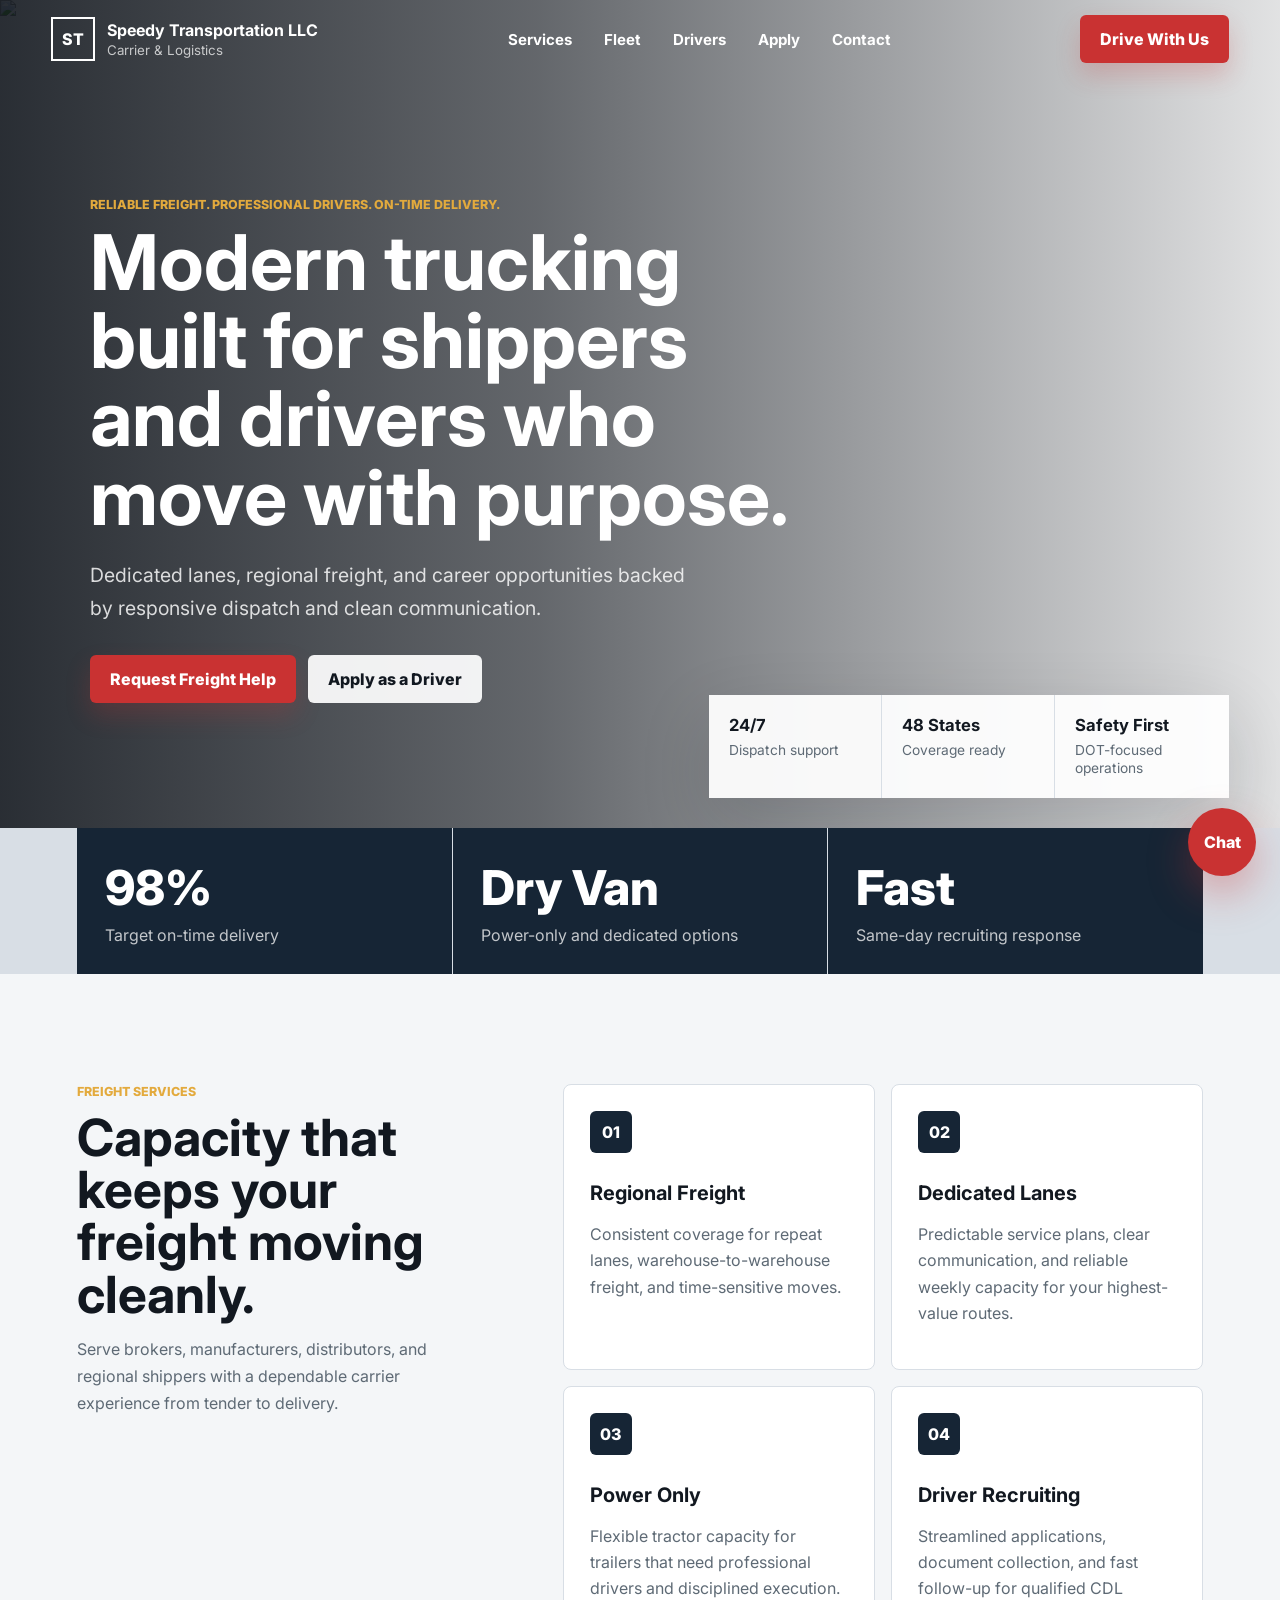
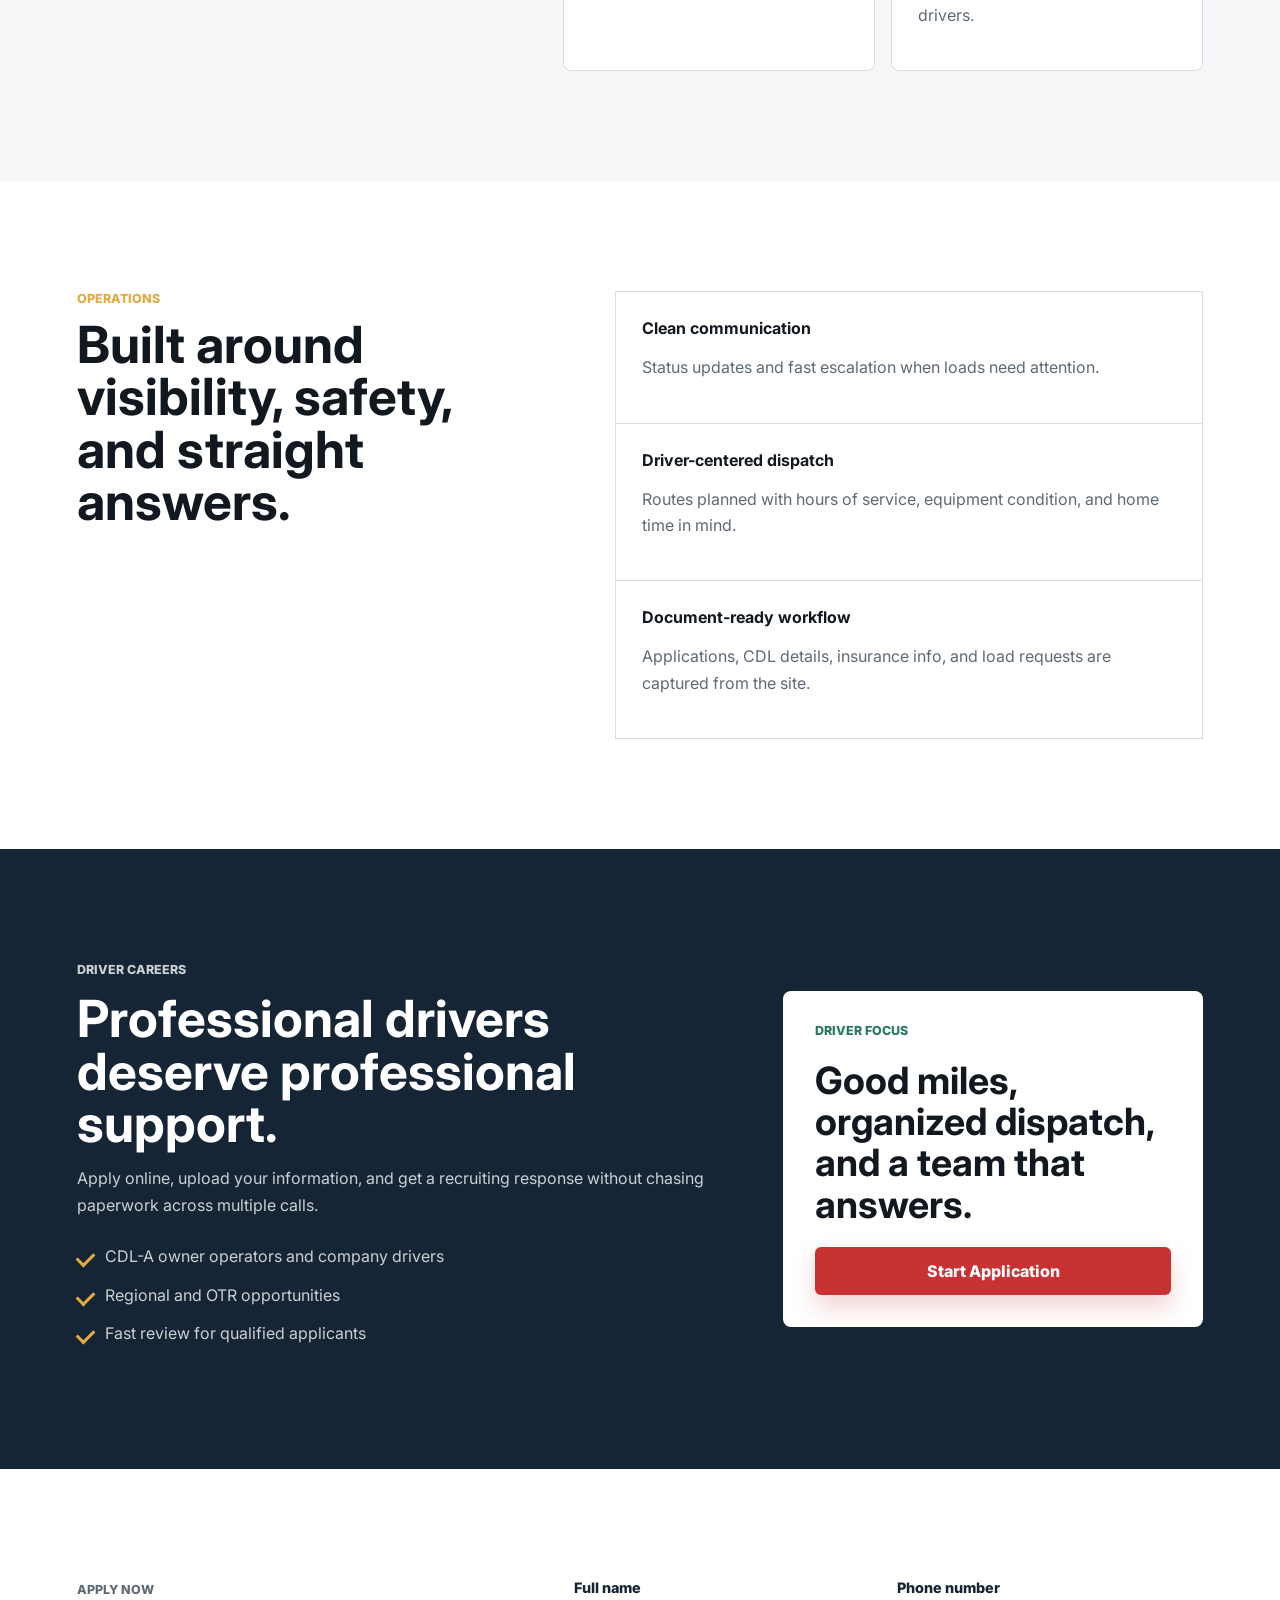
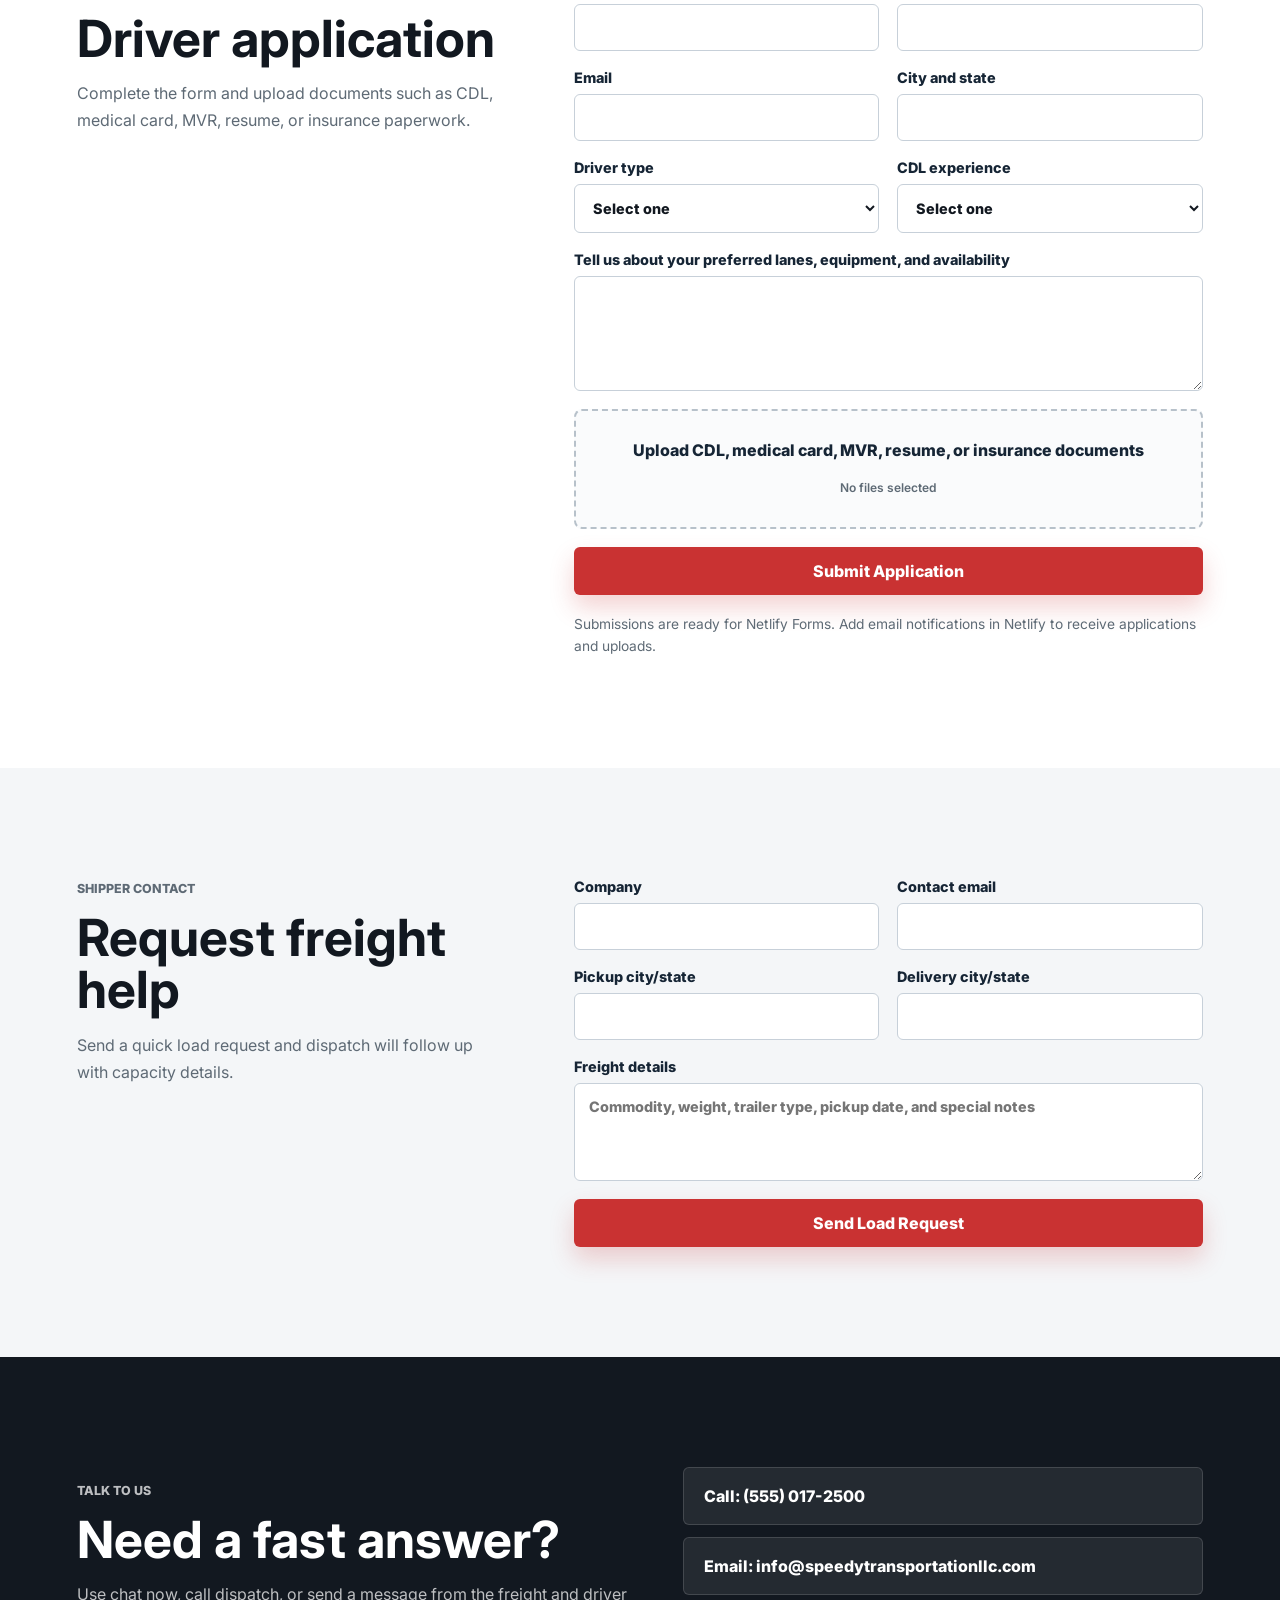
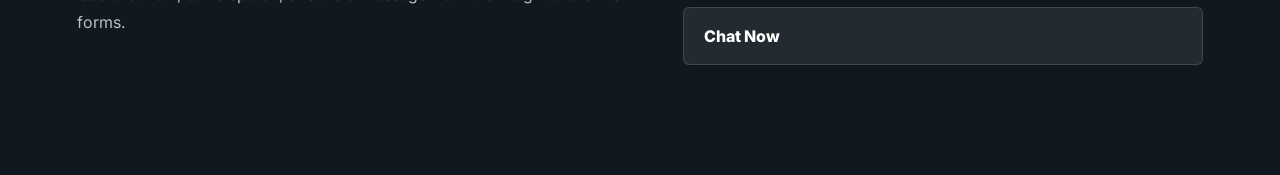
==== index.html @ 471b9eb7 "Add Speedy Transportation website homepage" ====
<!doctype html>
<html lang="en">
  <head>
    <meta charset="utf-8">
    <meta name="viewport" content="width=device-width, initial-scale=1">
    <title>Speedy Transportation LLC | Trucking & Driver Careers</title>
    <meta name="description" content="Professional trucking, freight hauling, dedicated lanes, and driver career applications.">
    <link rel="preconnect" href="https://fonts.googleapis.com">
    <link rel="preconnect" href="https://fonts.gstatic.com" crossorigin>
    <link href="https://fonts.googleapis.com/css2?family=Inter:wght@400;500;600;700;800&display=swap" rel="stylesheet">
    <link rel="stylesheet" href="styles.css">
  </head>
  <body>
    <header class="site-header" data-header>
      <a class="brand" href="#home" aria-label="Speedy Transportation LLC home">
        <span class="brand-mark">ST</span>
        <span>
          <strong>Speedy Transportation LLC</strong>
          <small>Carrier & Logistics</small>
        </span>
      </a>
      <button class="nav-toggle" type="button" data-nav-toggle aria-expanded="false" aria-controls="site-nav">
        <span></span>
        <span></span>
        <span></span>
      </button>
      <nav class="site-nav" id="site-nav" data-nav>
        <a href="#services">Services</a>
        <a href="#fleet">Fleet</a>
        <a href="#drivers">Drivers</a>
        <a href="#apply">Apply</a>
        <a href="#contact">Contact</a>
      </nav>
      <a class="header-action" href="#apply">Drive With Us</a>
    </header>

    <main>
      <section class="hero" id="home">
        <img class="hero-image" src="https://images.unsplash.com/photo-1601584115197-04ecc0da31d7?auto=format&fit=crop&w=2200&q=85" alt="Modern semi truck hauling freight on a highway">
        <div class="hero-overlay"></div>
        <div class="hero-content">
          <p class="eyebrow">Reliable freight. Professional drivers. On-time delivery.</p>
          <h1>Modern trucking built for shippers and drivers who move with purpose.</h1>
          <p class="hero-copy">Dedicated lanes, regional freight, and career opportunities backed by responsive dispatch and clean communication.</p>
          <div class="hero-actions">
            <a class="btn primary" href="#quote">Request Freight Help</a>
            <a class="btn secondary" href="#apply">Apply as a Driver</a>
          </div>
        </div>
        <div class="hero-panel" aria-label="Company highlights">
          <div>
            <strong>24/7</strong>
            <span>Dispatch support</span>
          </div>
          <div>
            <strong>48 States</strong>
            <span>Coverage ready</span>
          </div>
          <div>
            <strong>Safety First</strong>
            <span>DOT-focused operations</span>
          </div>
        </div>
      </section>

      <section class="section trust-band" aria-label="Operating standards">
        <div class="metric">
          <span>98%</span>
          <p>Target on-time delivery</p>
        </div>
        <div class="metric">
          <span>Dry Van</span>
          <p>Power-only and dedicated options</p>
        </div>
        <div class="metric">
          <span>Fast</span>
          <p>Same-day recruiting response</p>
        </div>
      </section>

      <section class="section split" id="services">
        <div class="section-copy">
          <p class="eyebrow">Freight services</p>
          <h2>Capacity that keeps your freight moving cleanly.</h2>
          <p>Serve brokers, manufacturers, distributors, and regional shippers with a dependable carrier experience from tender to delivery.</p>
        </div>
        <div class="service-grid">
          <article class="service-card">
            <span class="card-icon">01</span>
            <h3>Regional Freight</h3>
            <p>Consistent coverage for repeat lanes, warehouse-to-warehouse freight, and time-sensitive moves.</p>
          </article>
          <article class="service-card">
            <span class="card-icon">02</span>
            <h3>Dedicated Lanes</h3>
            <p>Predictable service plans, clear communication, and reliable weekly capacity for your highest-value routes.</p>
          </article>
          <article class="service-card">
            <span class="card-icon">03</span>
            <h3>Power Only</h3>
            <p>Flexible tractor capacity for trailers that need professional drivers and disciplined execution.</p>
          </article>
          <article class="service-card">
            <span class="card-icon">04</span>
            <h3>Driver Recruiting</h3>
            <p>Streamlined applications, document collection, and fast follow-up for qualified CDL drivers.</p>
          </article>
        </div>
      </section>

      <section class="section operations" id="fleet">
        <div>
          <p class="eyebrow">Operations</p>
          <h2>Built around visibility, safety, and straight answers.</h2>
        </div>
        <div class="ops-list">
          <div>
            <strong>Clean communication</strong>
            <p>Status updates and fast escalation when loads need attention.</p>
          </div>
          <div>
            <strong>Driver-centered dispatch</strong>
            <p>Routes planned with hours of service, equipment condition, and home time in mind.</p>
          </div>
          <div>
            <strong>Document-ready workflow</strong>
            <p>Applications, CDL details, insurance info, and load requests are captured from the site.</p>
          </div>
        </div>
      </section>

      <section class="section driver-section" id="drivers">
        <div class="driver-copy">
          <p class="eyebrow">Driver careers</p>
          <h2>Professional drivers deserve professional support.</h2>
          <p>Apply online, upload your information, and get a recruiting response without chasing paperwork across multiple calls.</p>
          <ul class="check-list">
            <li>CDL-A owner operators and company drivers</li>
            <li>Regional and OTR opportunities</li>
            <li>Fast review for qualified applicants</li>
          </ul>
        </div>
        <div class="pay-card">
          <span>Driver Focus</span>
          <strong>Good miles, organized dispatch, and a team that answers.</strong>
          <a class="btn primary" href="#apply">Start Application</a>
        </div>
      </section>

      <section class="section form-section" id="apply">
        <div class="form-intro">
          <p class="eyebrow">Apply now</p>
          <h2>Driver application</h2>
          <p>Complete the form and upload documents such as CDL, medical card, MVR, resume, or insurance paperwork.</p>
        </div>
        <form class="smart-form" id="driverForm" name="driver-application" method="POST" action="thank-you.html" data-netlify="true" data-netlify-honeypot="bot-field" enctype="multipart/form-data">
          <input type="hidden" name="form-name" value="driver-application">
          <p class="hidden-field">
            <label>Do not fill this out <input name="bot-field"></label>
          </p>
          <div class="form-grid">
            <label>
              Full name
              <input name="fullName" type="text" autocomplete="name" required>
            </label>
            <label>
              Phone number
              <input name="phone" type="tel" autocomplete="tel" required>
            </label>
            <label>
              Email
              <input name="email" type="email" autocomplete="email" required>
            </label>
            <label>
              City and state
              <input name="location" type="text" autocomplete="address-level2" required>
            </label>
            <label>
              Driver type
              <select name="driverType" required>
                <option value="">Select one</option>
                <option>Company driver</option>
                <option>Owner operator</option>
                <option>Lease purchase</option>
                <option>Team driver</option>
              </select>
            </label>
            <label>
              CDL experience
              <select name="experience" required>
                <option value="">Select one</option>
                <option>Less than 6 months</option>
                <option>6-12 months</option>
                <option>1-2 years</option>
                <option>3+ years</option>
              </select>
            </label>
          </div>
          <label>
            Tell us about your preferred lanes, equipment, and availability
            <textarea name="message" rows="5" required></textarea>
          </label>
          <label class="upload-box" for="driverFiles">
            <input id="driverFiles" name="driverFiles" type="file" multiple accept=".pdf,.doc,.docx,.jpg,.jpeg,.png">
            <span>Upload CDL, medical card, MVR, resume, or insurance documents</span>
            <small data-file-list>No files selected</small>
          </label>
          <button class="btn primary wide" type="submit">Submit Application</button>
          <p class="form-note">Submissions are ready for Netlify Forms. Add email notifications in Netlify to receive applications and uploads.</p>
        </form>
      </section>

      <section class="section form-section compact" id="quote">
        <div class="form-intro">
          <p class="eyebrow">Shipper contact</p>
          <h2>Request freight help</h2>
          <p>Send a quick load request and dispatch will follow up with capacity details.</p>
        </div>
        <form class="smart-form" id="quoteForm" name="freight-request" method="POST" action="thank-you.html" data-netlify="true" data-netlify-honeypot="bot-field">
          <input type="hidden" name="form-name" value="freight-request">
          <p class="hidden-field">
            <label>Do not fill this out <input name="bot-field"></label>
          </p>
          <div class="form-grid">
            <label>
              Company
              <input name="company" type="text" required>
            </label>
            <label>
              Contact email
              <input name="email" type="email" required>
            </label>
            <label>
              Pickup city/state
              <input name="pickup" type="text" required>
            </label>
            <label>
              Delivery city/state
              <input name="delivery" type="text" required>
            </label>
          </div>
          <label>
            Freight details
            <textarea name="details" rows="4" placeholder="Commodity, weight, trailer type, pickup date, and special notes" required></textarea>
          </label>
          <button class="btn primary wide" type="submit">Send Load Request</button>
        </form>
      </section>

      <section class="section contact-section" id="contact">
        <div>
          <p class="eyebrow">Talk to us</p>
          <h2>Need a fast answer?</h2>
          <p>Use chat now, call dispatch, or send a message from the freight and driver forms.</p>
        </div>
        <div class="contact-actions">
          <a class="contact-link" href="tel:+15550172500">Call: (555) 017-2500</a>
          <a class="contact-link" data-email-link href="mailto:info@speedytransportationllc.com">Email: info@speedytransportationllc.com</a>
          <button class="contact-link button-link" type="button" data-chat-open>Chat Now</button>
        </div>
      </section>
    </main>

    <button class="chat-fab" type="button" data-chat-open aria-label="Open chat">Chat</button>
    <aside class="chat-panel" data-chat-panel aria-hidden="true">
      <div class="chat-header">
        <div>
          <strong>Chat now</strong>
          <span>Usually replies by email</span>
        </div>
        <button type="button" data-chat-close aria-label="Close chat">x</button>
      </div>
      <div class="chat-body">
        <p class="bot-message">Hi, send your question and dispatch or recruiting will follow up by email.</p>
        <form id="chatForm" name="chat-message" method="POST" action="thank-you.html" data-netlify="true" data-netlify-honeypot="bot-field">
          <input type="hidden" name="form-name" value="chat-message">
          <p class="hidden-field">
            <label>Do not fill this out <input name="bot-field"></label>
          </p>
          <label>
            Name
            <input name="name" type="text" required>
          </label>
          <label>
            Email or phone
            <input name="contact" type="text" required>
          </label>
          <label>
            Message
            <textarea name="message" rows="4" required></textarea>
          </label>
          <button class="btn primary wide" type="submit">Send Chat Message</button>
        </form>
      </div>
    </aside>

    <div class="toast" data-toast role="status" aria-live="polite"></div>
    <script src="script.js"></script>
  </body>
</html>
---- styles.css ----
:root {
  --ink: #121820;
  --muted: #5e6a75;
  --line: #d8dee5;
  --paper: #ffffff;
  --soft: #f4f6f8;
  --navy: #162535;
  --red: #c93232;
  --gold: #e3aa3d;
  --green: #277b5b;
  --shadow: 0 24px 70px rgba(18, 24, 32, 0.16);
}

* {
  box-sizing: border-box;
}

html {
  scroll-behavior: smooth;
}

body {
  margin: 0;
  font-family: Inter, system-ui, -apple-system, BlinkMacSystemFont, "Segoe UI", sans-serif;
  color: var(--ink);
  background: var(--paper);
}

img {
  max-width: 100%;
  display: block;
}

a {
  color: inherit;
  text-decoration: none;
}

button,
input,
select,
textarea {
  font: inherit;
}

.site-header {
  position: fixed;
  inset: 0 0 auto 0;
  z-index: 50;
  min-height: 78px;
  display: grid;
  grid-template-columns: auto 1fr auto;
  align-items: center;
  gap: 28px;
  padding: 14px clamp(18px, 4vw, 56px);
  color: #fff;
  transition: background 180ms ease, box-shadow 180ms ease, color 180ms ease;
}

.site-header.is-scrolled,
.site-header.is-open {
  background: rgba(255, 255, 255, 0.96);
  color: var(--ink);
  box-shadow: 0 10px 34px rgba(18, 24, 32, 0.12);
  backdrop-filter: blur(16px);
}

.brand {
  display: inline-flex;
  align-items: center;
  gap: 12px;
  min-width: max-content;
}

.brand-mark {
  width: 44px;
  height: 44px;
  display: grid;
  place-items: center;
  border: 2px solid currentColor;
  font-weight: 800;
  letter-spacing: 0;
}

.brand strong,
.brand small {
  display: block;
}

.brand small {
  color: currentColor;
  opacity: 0.72;
  margin-top: 2px;
}

.site-nav {
  justify-self: center;
  display: flex;
  align-items: center;
  gap: 8px;
}

.site-nav a {
  padding: 10px 12px;
  border-radius: 6px;
  font-size: 0.94rem;
  font-weight: 700;
}

.site-nav a:hover {
  background: rgba(255, 255, 255, 0.14);
}

.site-header.is-scrolled .site-nav a:hover,
.site-header.is-open .site-nav a:hover {
  background: var(--soft);
}

.header-action,
.btn {
  display: inline-flex;
  align-items: center;
  justify-content: center;
  min-height: 48px;
  padding: 0 20px;
  border: 0;
  border-radius: 6px;
  font-weight: 800;
  cursor: pointer;
  white-space: nowrap;
}

.header-action,
.btn.primary {
  background: var(--red);
  color: #fff;
  box-shadow: 0 12px 24px rgba(201, 50, 50, 0.22);
}

.btn.secondary {
  background: rgba(255, 255, 255, 0.92);
  color: var(--ink);
}

.btn.wide {
  width: 100%;
}

.nav-toggle {
  display: none;
  width: 44px;
  height: 44px;
  border: 1px solid currentColor;
  border-radius: 6px;
  background: transparent;
  color: inherit;
}

.nav-toggle span {
  display: block;
  width: 20px;
  height: 2px;
  margin: 5px auto;
  background: currentColor;
}

.hero {
  position: relative;
  min-height: 92vh;
  display: flex;
  align-items: center;
  overflow: hidden;
  color: #fff;
}

.hero-image,
.hero-overlay {
  position: absolute;
  inset: 0;
  width: 100%;
  height: 100%;
}

.hero-image {
  object-fit: cover;
}

.hero-overlay {
  background: linear-gradient(90deg, rgba(12, 17, 24, 0.88) 0%, rgba(12, 17, 24, 0.64) 42%, rgba(12, 17, 24, 0.12) 100%);
}

.hero-content {
  position: relative;
  z-index: 2;
  width: min(760px, calc(100% - 36px));
  margin-left: clamp(18px, 7vw, 96px);
  padding-top: 72px;
}

.eyebrow {
  margin: 0 0 12px;
  color: var(--gold);
  font-size: 0.78rem;
  font-weight: 800;
  text-transform: uppercase;
  letter-spacing: 0;
}

.hero h1,
.section h2 {
  margin: 0;
  line-height: 1.02;
  letter-spacing: 0;
}

.hero h1 {
  max-width: 720px;
  font-size: clamp(2.65rem, 6vw, 5.9rem);
}

.hero-copy {
  max-width: 620px;
  margin: 22px 0 0;
  color: rgba(255, 255, 255, 0.82);
  font-size: clamp(1rem, 2vw, 1.22rem);
  line-height: 1.7;
}

.hero-actions {
  display: flex;
  flex-wrap: wrap;
  gap: 12px;
  margin-top: 30px;
}

.hero-panel {
  position: absolute;
  z-index: 3;
  right: clamp(18px, 4vw, 58px);
  bottom: 30px;
  width: min(520px, calc(100% - 36px));
  display: grid;
  grid-template-columns: repeat(3, 1fr);
  background: rgba(255, 255, 255, 0.94);
  color: var(--ink);
  box-shadow: var(--shadow);
}

.hero-panel div {
  padding: 20px;
  border-right: 1px solid var(--line);
}

.hero-panel div:last-child {
  border-right: 0;
}

.hero-panel strong,
.hero-panel span {
  display: block;
}

.hero-panel strong {
  font-size: 1.04rem;
}

.hero-panel span {
  margin-top: 6px;
  color: var(--muted);
  font-size: 0.86rem;
  line-height: 1.35;
}

.section {
  padding: clamp(58px, 9vw, 110px) clamp(18px, 6vw, 78px);
}

.trust-band {
  display: grid;
  grid-template-columns: repeat(3, 1fr);
  gap: 1px;
  padding-top: 0;
  padding-bottom: 0;
  background: var(--line);
}

.metric {
  min-height: 146px;
  display: flex;
  flex-direction: column;
  justify-content: center;
  padding: 28px;
  background: var(--navy);
  color: #fff;
}

.metric span {
  font-size: clamp(1.7rem, 4vw, 3rem);
  font-weight: 800;
}

.metric p {
  margin: 8px 0 0;
  color: rgba(255, 255, 255, 0.74);
}

.split {
  display: grid;
  grid-template-columns: minmax(260px, 0.78fr) 1.22fr;
  gap: clamp(28px, 6vw, 80px);
  align-items: start;
  background: var(--soft);
}

.section-copy h2,
.operations h2,
.driver-copy h2,
.form-intro h2,
.contact-section h2 {
  font-size: clamp(2rem, 4vw, 4rem);
}

.section-copy p:not(.eyebrow),
.driver-copy p,
.form-intro p,
.contact-section p {
  color: var(--muted);
  line-height: 1.7;
}

.service-grid {
  display: grid;
  grid-template-columns: repeat(2, minmax(0, 1fr));
  gap: 16px;
}

.service-card {
  min-height: 236px;
  padding: 26px;
  background: #fff;
  border: 1px solid var(--line);
  border-radius: 8px;
}

.card-icon {
  display: inline-grid;
  place-items: center;
  width: 42px;
  height: 42px;
  background: var(--navy);
  color: #fff;
  border-radius: 6px;
  font-weight: 800;
}

.service-card h3 {
  margin: 28px 0 10px;
  font-size: 1.25rem;
}

.service-card p,
.ops-list p,
.check-list,
.form-note {
  color: var(--muted);
  line-height: 1.65;
}

.operations {
  display: grid;
  grid-template-columns: 0.88fr 1.12fr;
  gap: clamp(28px, 6vw, 80px);
}

.ops-list {
  display: grid;
  gap: 1px;
  background: var(--line);
  border: 1px solid var(--line);
}

.ops-list div {
  padding: 26px;
  background: #fff;
}

.driver-section {
  display: grid;
  grid-template-columns: 1fr minmax(280px, 420px);
  gap: clamp(28px, 6vw, 90px);
  align-items: center;
  background: var(--navy);
  color: #fff;
}

.driver-copy p,
.driver-copy .check-list {
  color: rgba(255, 255, 255, 0.78);
}

.check-list {
  padding: 0;
  margin: 24px 0 0;
  list-style: none;
}

.check-list li {
  position: relative;
  padding-left: 28px;
  margin: 12px 0;
}

.check-list li::before {
  content: "";
  position: absolute;
  left: 0;
  top: 0.55em;
  width: 14px;
  height: 8px;
  border-left: 3px solid var(--gold);
  border-bottom: 3px solid var(--gold);
  transform: rotate(-45deg);
}

.pay-card {
  display: grid;
  gap: 22px;
  padding: 32px;
  background: #fff;
  color: var(--ink);
  border-radius: 8px;
}

.pay-card span {
  color: var(--green);
  font-weight: 800;
  text-transform: uppercase;
  letter-spacing: 0;
  font-size: 0.78rem;
}

.pay-card strong {
  font-size: clamp(1.45rem, 3vw, 2.35rem);
  line-height: 1.1;
}

.form-section {
  display: grid;
  grid-template-columns: minmax(240px, 420px) 1fr;
  gap: clamp(28px, 6vw, 86px);
  align-items: start;
  background: #fff;
}

.form-section.compact {
  background: var(--soft);
}

.smart-form {
  display: grid;
  gap: 18px;
}

.form-grid {
  display: grid;
  grid-template-columns: repeat(2, minmax(0, 1fr));
  gap: 18px;
}

label {
  display: grid;
  gap: 8px;
  color: var(--navy);
  font-size: 0.9rem;
  font-weight: 800;
}

input,
select,
textarea {
  width: 100%;
  border: 1px solid #c7d0d9;
  border-radius: 6px;
  background: #fff;
  color: var(--ink);
  padding: 14px 14px;
  outline: none;
}

textarea {
  resize: vertical;
}

input:focus,
select:focus,
textarea:focus {
  border-color: var(--red);
  box-shadow: 0 0 0 4px rgba(201, 50, 50, 0.12);
}

.hidden-field {
  display: none;
}

.upload-box {
  min-height: 120px;
  place-items: center;
  text-align: center;
  border: 2px dashed #b7c1ca;
  border-radius: 8px;
  padding: 24px;
  background: #fafbfc;
  cursor: pointer;
}

.upload-box input {
  position: absolute;
  width: 1px;
  height: 1px;
  opacity: 0;
  pointer-events: none;
}

.upload-box span {
  font-size: 1rem;
}

.upload-box small {
  color: var(--muted);
  font-weight: 600;
  line-height: 1.45;
}

.form-note {
  margin: 0;
  font-size: 0.86rem;
}

.contact-section {
  display: grid;
  grid-template-columns: 1fr minmax(280px, 520px);
  gap: 32px;
  align-items: center;
  background: var(--ink);
  color: #fff;
}

.contact-section p {
  color: rgba(255, 255, 255, 0.72);
}

.contact-actions {
  display: grid;
  gap: 12px;
}

.contact-link {
  display: flex;
  align-items: center;
  min-height: 58px;
  padding: 0 20px;
  background: rgba(255, 255, 255, 0.08);
  border: 1px solid rgba(255, 255, 255, 0.14);
  border-radius: 6px;
  color: #fff;
  font-weight: 800;
}

.button-link {
  width: 100%;
  text-align: left;
  cursor: pointer;
}

.chat-fab {
  position: fixed;
  z-index: 60;
  right: 24px;
  bottom: 24px;
  width: 68px;
  height: 68px;
  border: 0;
  border-radius: 50%;
  background: var(--red);
  color: #fff;
  font-weight: 800;
  box-shadow: 0 18px 40px rgba(201, 50, 50, 0.34);
  cursor: pointer;
}

.chat-panel {
  position: fixed;
  z-index: 70;
  right: 24px;
  bottom: 104px;
  width: min(390px, calc(100vw - 32px));
  max-height: min(680px, calc(100vh - 132px));
  overflow: auto;
  background: #fff;
  border-radius: 8px;
  box-shadow: var(--shadow);
  transform: translateY(18px);
  opacity: 0;
  pointer-events: none;
  transition: opacity 160ms ease, transform 160ms ease;
}

.chat-panel.is-open {
  opacity: 1;
  pointer-events: auto;
  transform: translateY(0);
}

.chat-header {
  display: flex;
  justify-content: space-between;
  gap: 16px;
  padding: 18px;
  background: var(--navy);
  color: #fff;
}

.chat-header strong,
.chat-header span {
  display: block;
}

.chat-header span {
  margin-top: 4px;
  color: rgba(255, 255, 255, 0.7);
  font-size: 0.86rem;
}

.chat-header button {
  width: 36px;
  height: 36px;
  border: 0;
  border-radius: 6px;
  background: rgba(255, 255, 255, 0.12);
  color: #fff;
  font-size: 1.4rem;
  cursor: pointer;
}

.chat-body {
  display: grid;
  gap: 16px;
  padding: 18px;
}

.bot-message {
  margin: 0;
  padding: 14px;
  background: var(--soft);
  border-radius: 8px;
  color: var(--muted);
  line-height: 1.55;
}

#chatForm {
  display: grid;
  gap: 12px;
}

.toast {
  position: fixed;
  z-index: 80;
  left: 50%;
  bottom: 26px;
  width: min(520px, calc(100% - 32px));
  padding: 14px 18px;
  background: var(--green);
  color: #fff;
  border-radius: 8px;
  box-shadow: var(--shadow);
  transform: translate(-50%, 20px);
  opacity: 0;
  pointer-events: none;
  transition: opacity 160ms ease, transform 160ms ease;
}

.toast.is-visible {
  opacity: 1;
  transform: translate(-50%, 0);
}

.thanks-page {
  min-height: 100vh;
  display: grid;
  place-items: center;
  background: var(--navy);
  padding: 18px;
}

.thanks-wrap {
  width: min(720px, 100%);
}

.thanks-card {
  padding: clamp(32px, 7vw, 64px);
  background: #fff;
  border-radius: 8px;
  box-shadow: var(--shadow);
}

.thanks-card h1 {
  margin: 0;
  font-size: clamp(2.1rem, 5vw, 4rem);
  line-height: 1.04;
}

.thanks-card p:not(.eyebrow) {
  color: var(--muted);
  line-height: 1.7;
  margin: 18px 0 28px;
}

@media (max-width: 920px) {
  .site-header {
    grid-template-columns: auto auto;
  }

  .nav-toggle {
    display: block;
    justify-self: end;
  }

  .site-nav,
  .header-action {
    display: none;
  }

  .site-header.is-open .site-nav {
    grid-column: 1 / -1;
    display: grid;
    width: 100%;
    justify-self: stretch;
    gap: 4px;
    padding: 12px 0 4px;
  }

  .hero {
    min-height: 980px;
    align-items: flex-start;
  }

  .hero-content {
    margin: 0;
    width: 100%;
    padding: 142px 18px 0;
  }

  .hero-panel {
    left: 18px;
    right: 18px;
    grid-template-columns: 1fr;
  }

  .hero-panel div {
    border-right: 0;
    border-bottom: 1px solid var(--line);
  }

  .hero-panel div:last-child {
    border-bottom: 0;
  }

  .trust-band,
  .split,
  .operations,
  .driver-section,
  .form-section,
  .contact-section {
    grid-template-columns: 1fr;
  }

  .service-grid,
  .form-grid {
    grid-template-columns: 1fr;
  }
}

@media (max-width: 560px) {
  .brand small {
    display: none;
  }

  .hero-actions {
    display: grid;
  }

  .btn,
  .header-action {
    width: 100%;
  }

  .section {
    padding-left: 18px;
    padding-right: 18px;
  }

  .chat-fab {
    right: 16px;
    bottom: 16px;
  }

  .chat-panel {
    right: 16px;
    bottom: 92px;
  }
}
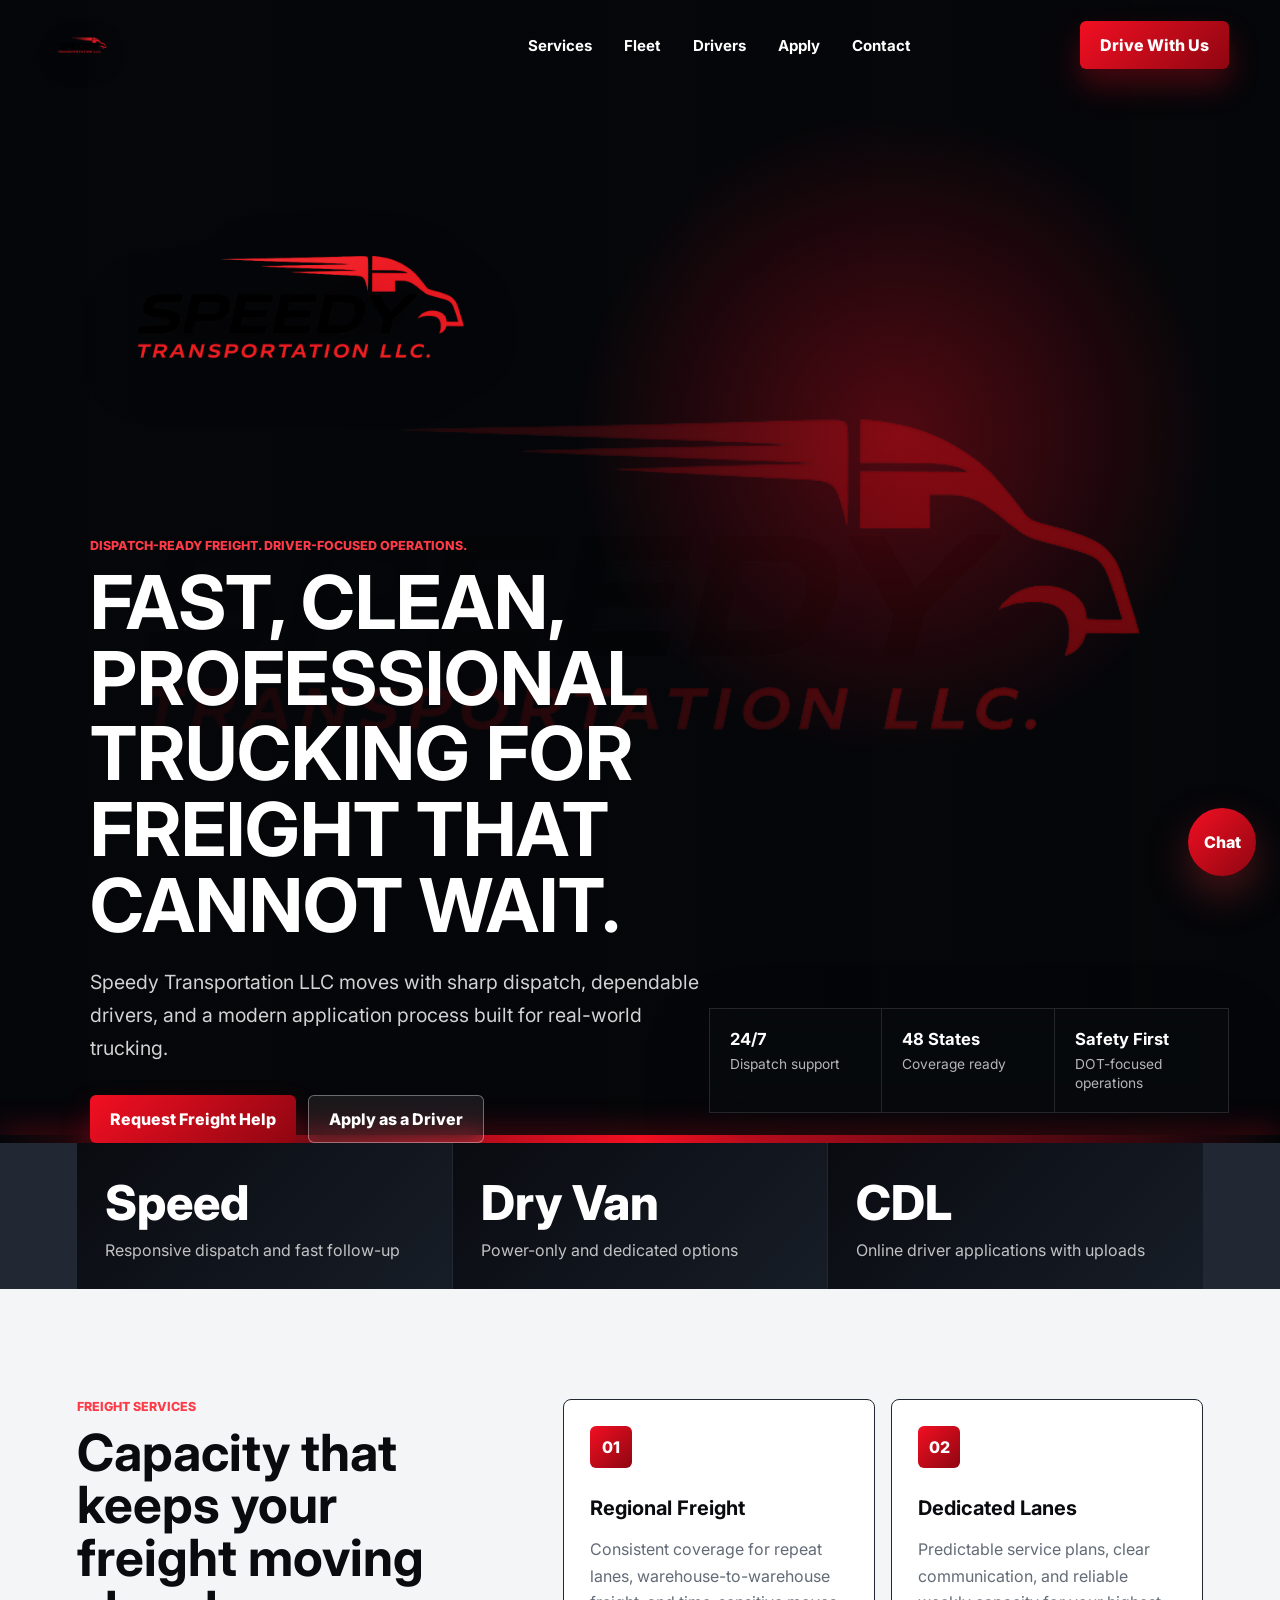
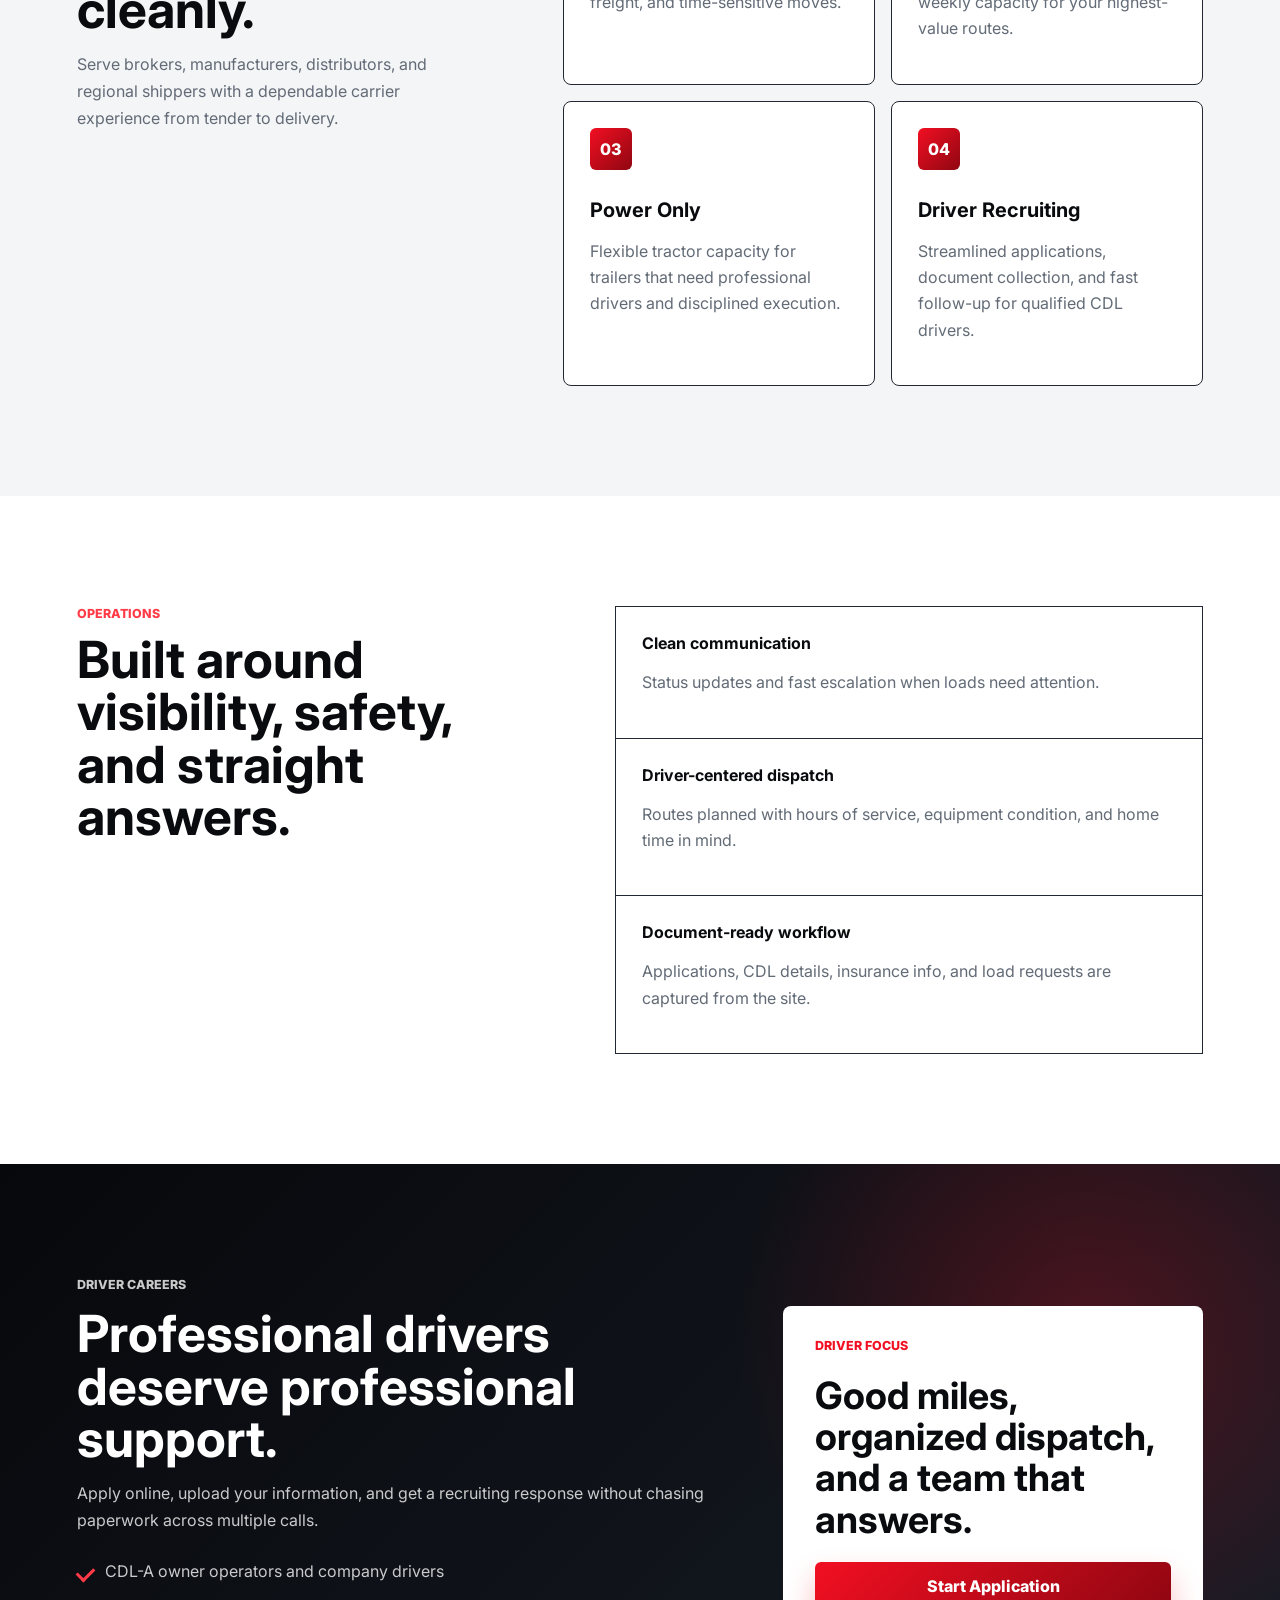
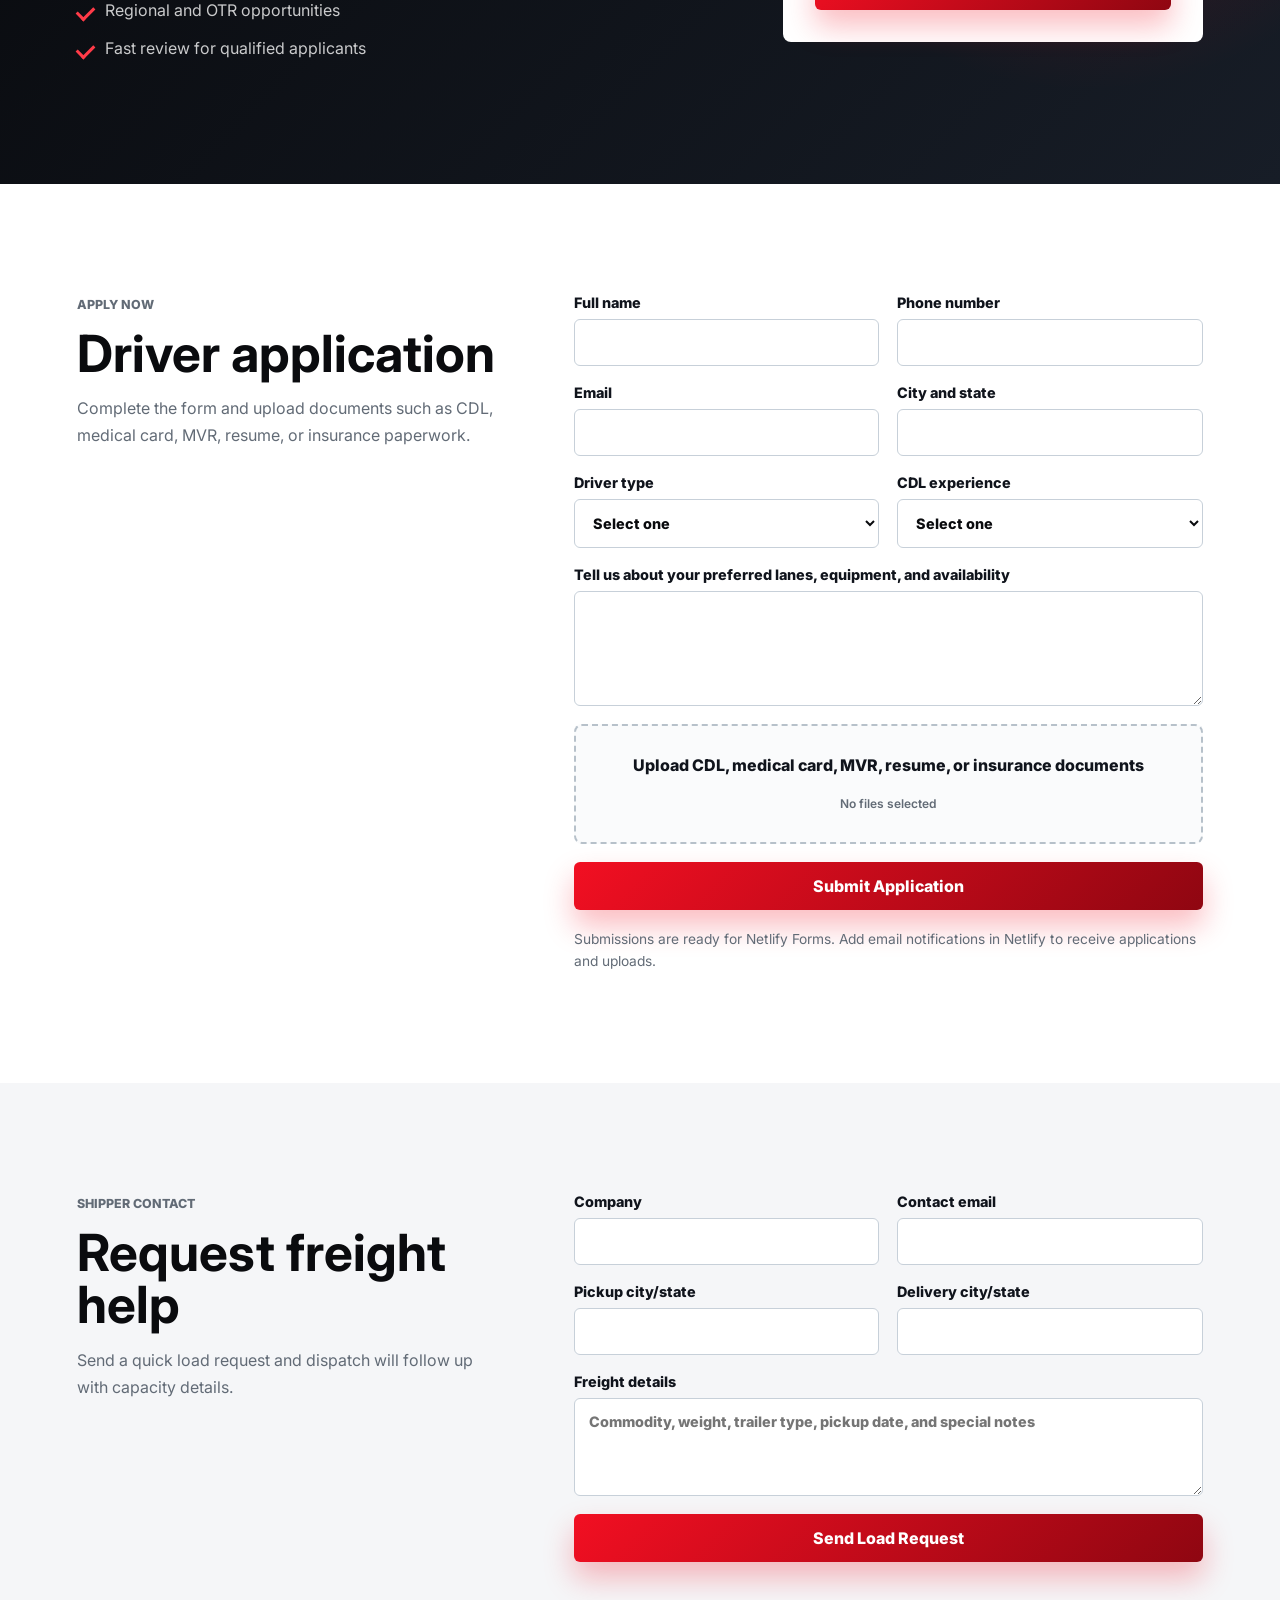
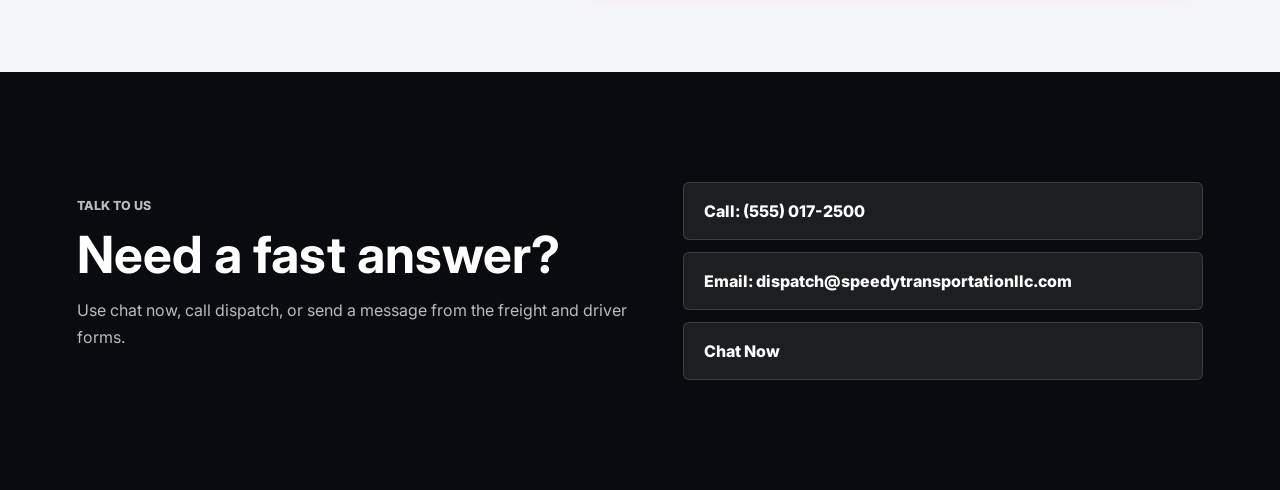
==== commit f325b7a4: "Add Speedy logo and video hero" ====
--- a/index.html
+++ b/index.html
@@ -13,11 +13,7 @@
   <body>
     <header class="site-header" data-header>
       <a class="brand" href="#home" aria-label="Speedy Transportation LLC home">
-        <span class="brand-mark">ST</span>
-        <span>
-          <strong>Speedy Transportation LLC</strong>
-          <small>Carrier & Logistics</small>
-        </span>
+        <img class="brand-logo" src="speedy-logo.png" alt="Speedy Transportation LLC">
       </a>
       <button class="nav-toggle" type="button" data-nav-toggle aria-expanded="false" aria-controls="site-nav">
         <span></span>
@@ -36,12 +32,16 @@
 
     <main>
       <section class="hero" id="home">
-        <img class="hero-image" src="https://images.unsplash.com/photo-1601584115197-04ecc0da31d7?auto=format&fit=crop&w=2200&q=85" alt="Modern semi truck hauling freight on a highway">
+        <video class="hero-image hero-video" autoplay muted loop playsinline poster="speedy-logo.png" aria-label="Speedy Transportation trucking video">
+          <source src="hero-video.mp4" type="video/mp4">
+        </video>
         <div class="hero-overlay"></div>
+        <div class="hero-redline" aria-hidden="true"></div>
         <div class="hero-content">
-          <p class="eyebrow">Reliable freight. Professional drivers. On-time delivery.</p>
-          <h1>Modern trucking built for shippers and drivers who move with purpose.</h1>
-          <p class="hero-copy">Dedicated lanes, regional freight, and career opportunities backed by responsive dispatch and clean communication.</p>
+          <img class="hero-logo" src="speedy-logo.png" alt="Speedy Transportation LLC">
+          <p class="eyebrow">Dispatch-ready freight. Driver-focused operations.</p>
+          <h1>Fast, clean, professional trucking for freight that cannot wait.</h1>
+          <p class="hero-copy">Speedy Transportation LLC moves with sharp dispatch, dependable drivers, and a modern application process built for real-world trucking.</p>
           <div class="hero-actions">
             <a class="btn primary" href="#quote">Request Freight Help</a>
             <a class="btn secondary" href="#apply">Apply as a Driver</a>
@@ -65,16 +65,16 @@
 
       <section class="section trust-band" aria-label="Operating standards">
         <div class="metric">
-          <span>98%</span>
-          <p>Target on-time delivery</p>
+          <span>Speed</span>
+          <p>Responsive dispatch and fast follow-up</p>
         </div>
         <div class="metric">
           <span>Dry Van</span>
           <p>Power-only and dedicated options</p>
         </div>
         <div class="metric">
-          <span>Fast</span>
-          <p>Same-day recruiting response</p>
+          <span>CDL</span>
+          <p>Online driver applications with uploads</p>
         </div>
       </section>
 
@@ -255,7 +255,7 @@
         </div>
         <div class="contact-actions">
           <a class="contact-link" href="tel:+15550172500">Call: (555) 017-2500</a>
-          <a class="contact-link" data-email-link href="mailto:info@speedytransportationllc.com">Email: info@speedytransportationllc.com</a>
+          <a class="contact-link" data-email-link href="mailto:dispatch@speedytransportationllc.com">Email: dispatch@speedytransportationllc.com</a>
           <button class="contact-link button-link" type="button" data-chat-open>Chat Now</button>
         </div>
       </section>
@@ -268,7 +268,7 @@
           <strong>Chat now</strong>
           <span>Usually replies by email</span>
         </div>
-        <button type="button" data-chat-close aria-label="Close chat">x</button>
+          <button type="button" data-chat-close aria-label="Close chat">x</button>
       </div>
       <div class="chat-body">
         <p class="bot-message">Hi, send your question and dispatch or recruiting will follow up by email.</p>
--- a/styles.css
+++ b/styles.css
@@ -1,14 +1,15 @@
 :root {
-  --ink: #121820;
-  --muted: #5e6a75;
-  --line: #d8dee5;
+  --ink: #0a0b0e;
+  --muted: #626b76;
+  --line: #222833;
   --paper: #ffffff;
-  --soft: #f4f6f8;
-  --navy: #162535;
-  --red: #c93232;
-  --gold: #e3aa3d;
+  --soft: #f5f6f8;
+  --navy: #10141c;
+  --red: #f20f22;
+  --deep-red: #8f0611;
+  --gold: #ff3b48;
   --green: #277b5b;
-  --shadow: 0 24px 70px rgba(18, 24, 32, 0.16);
+  --shadow: 0 24px 70px rgba(10, 11, 14, 0.2);
 }
 
 * {
@@ -47,7 +48,7 @@
   position: fixed;
   inset: 0 0 auto 0;
   z-index: 50;
-  min-height: 78px;
+  min-height: 86px;
   display: grid;
   grid-template-columns: auto 1fr auto;
   align-items: center;
@@ -59,9 +60,9 @@
 
 .site-header.is-scrolled,
 .site-header.is-open {
-  background: rgba(255, 255, 255, 0.96);
-  color: var(--ink);
-  box-shadow: 0 10px 34px rgba(18, 24, 32, 0.12);
+  background: rgba(8, 10, 14, 0.94);
+  color: #fff;
+  box-shadow: 0 10px 34px rgba(0, 0, 0, 0.22);
   backdrop-filter: blur(16px);
 }
 
@@ -72,25 +73,12 @@
   min-width: max-content;
 }
 
-.brand-mark {
-  width: 44px;
-  height: 44px;
-  display: grid;
-  place-items: center;
-  border: 2px solid currentColor;
-  font-weight: 800;
-  letter-spacing: 0;
-}
-
-.brand strong,
-.brand small {
-  display: block;
-}
-
-.brand small {
-  color: currentColor;
-  opacity: 0.72;
-  margin-top: 2px;
+.brand-logo {
+  width: clamp(176px, 24vw, 310px);
+  height: 62px;
+  object-fit: contain;
+  object-position: left center;
+  filter: drop-shadow(0 8px 16px rgba(0, 0, 0, 0.24));
 }
 
 .site-nav {
@@ -108,12 +96,17 @@
 }
 
 .site-nav a:hover {
-  background: rgba(255, 255, 255, 0.14);
+  background: rgba(242, 15, 34, 0.16);
 }
 
 .site-header.is-scrolled .site-nav a:hover,
 .site-header.is-open .site-nav a:hover {
-  background: var(--soft);
+  background: rgba(242, 15, 34, 0.16);
+}
+
+.site-header.is-scrolled .brand-logo,
+.site-header.is-open .brand-logo {
+  filter: none;
 }
 
 .header-action,
@@ -132,14 +125,16 @@
 
 .header-action,
 .btn.primary {
-  background: var(--red);
-  color: #fff;
-  box-shadow: 0 12px 24px rgba(201, 50, 50, 0.22);
+  background: linear-gradient(135deg, var(--red), var(--deep-red));
+  color: #fff;
+  box-shadow: 0 16px 30px rgba(242, 15, 34, 0.28);
 }
 
 .btn.secondary {
-  background: rgba(255, 255, 255, 0.92);
-  color: var(--ink);
+  background: rgba(255, 255, 255, 0.08);
+  color: #fff;
+  border: 1px solid rgba(255, 255, 255, 0.36);
+  backdrop-filter: blur(10px);
 }
 
 .btn.wide {
@@ -166,11 +161,12 @@
 
 .hero {
   position: relative;
-  min-height: 92vh;
+  min-height: 96vh;
   display: flex;
   align-items: center;
   overflow: hidden;
   color: #fff;
+  background: #050609;
 }
 
 .hero-image,
@@ -185,16 +181,41 @@
   object-fit: cover;
 }
 
+.hero-video {
+  filter: saturate(1.1) contrast(1.08) brightness(0.72);
+}
+
 .hero-overlay {
-  background: linear-gradient(90deg, rgba(12, 17, 24, 0.88) 0%, rgba(12, 17, 24, 0.64) 42%, rgba(12, 17, 24, 0.12) 100%);
+  background:
+    radial-gradient(circle at 70% 38%, rgba(242, 15, 34, 0.32), transparent 28%),
+    linear-gradient(90deg, rgba(5, 6, 9, 0.94) 0%, rgba(5, 6, 9, 0.78) 44%, rgba(5, 6, 9, 0.32) 100%),
+    linear-gradient(0deg, rgba(5, 6, 9, 0.78), transparent 46%);
+}
+
+.hero-redline {
+  position: absolute;
+  z-index: 2;
+  left: 0;
+  right: 0;
+  bottom: 0;
+  height: 8px;
+  background: linear-gradient(90deg, transparent, var(--red), transparent);
+  box-shadow: 0 0 30px rgba(242, 15, 34, 0.7);
 }
 
 .hero-content {
   position: relative;
   z-index: 2;
-  width: min(760px, calc(100% - 36px));
+  width: min(820px, calc(100% - 36px));
   margin-left: clamp(18px, 7vw, 96px);
-  padding-top: 72px;
+  padding-top: 96px;
+}
+
+.hero-logo {
+  width: min(420px, 74vw);
+  height: auto;
+  margin: 0 0 22px;
+  filter: drop-shadow(0 14px 26px rgba(0, 0, 0, 0.5));
 }
 
 .eyebrow {
@@ -214,8 +235,9 @@
 }
 
 .hero h1 {
-  max-width: 720px;
-  font-size: clamp(2.65rem, 6vw, 5.9rem);
+  max-width: 780px;
+  font-size: clamp(2.55rem, 5.8vw, 6.2rem);
+  text-transform: uppercase;
 }
 
 .hero-copy {
@@ -241,14 +263,16 @@
   width: min(520px, calc(100% - 36px));
   display: grid;
   grid-template-columns: repeat(3, 1fr);
-  background: rgba(255, 255, 255, 0.94);
-  color: var(--ink);
+  background: rgba(8, 10, 14, 0.82);
+  color: #fff;
+  border: 1px solid rgba(255, 255, 255, 0.12);
+  backdrop-filter: blur(18px);
   box-shadow: var(--shadow);
 }
 
 .hero-panel div {
   padding: 20px;
-  border-right: 1px solid var(--line);
+  border-right: 1px solid rgba(255, 255, 255, 0.12);
 }
 
 .hero-panel div:last-child {
@@ -266,7 +290,7 @@
 
 .hero-panel span {
   margin-top: 6px;
-  color: var(--muted);
+  color: rgba(255, 255, 255, 0.7);
   font-size: 0.86rem;
   line-height: 1.35;
 }
@@ -290,7 +314,7 @@
   flex-direction: column;
   justify-content: center;
   padding: 28px;
-  background: var(--navy);
+  background: linear-gradient(135deg, #090b10, #171d27);
   color: #fff;
 }
 
@@ -309,7 +333,7 @@
   grid-template-columns: minmax(260px, 0.78fr) 1.22fr;
   gap: clamp(28px, 6vw, 80px);
   align-items: start;
-  background: var(--soft);
+  background: #f4f5f7;
 }
 
 .section-copy h2,
@@ -347,7 +371,7 @@
   place-items: center;
   width: 42px;
   height: 42px;
-  background: var(--navy);
+  background: linear-gradient(135deg, var(--red), var(--deep-red));
   color: #fff;
   border-radius: 6px;
   font-weight: 800;
@@ -389,7 +413,9 @@
   grid-template-columns: 1fr minmax(280px, 420px);
   gap: clamp(28px, 6vw, 90px);
   align-items: center;
-  background: var(--navy);
+  background:
+    radial-gradient(circle at 85% 28%, rgba(242, 15, 34, 0.26), transparent 30%),
+    linear-gradient(135deg, #07080b, #171d27);
   color: #fff;
 }
 
@@ -432,7 +458,7 @@
 }
 
 .pay-card span {
-  color: var(--green);
+  color: var(--red);
   font-weight: 800;
   text-transform: uppercase;
   letter-spacing: 0;
@@ -581,7 +607,7 @@
   height: 68px;
   border: 0;
   border-radius: 50%;
-  background: var(--red);
+  background: linear-gradient(135deg, var(--red), var(--deep-red));
   color: #fff;
   font-weight: 800;
   box-shadow: 0 18px 40px rgba(201, 50, 50, 0.34);
@@ -785,6 +811,11 @@
     display: none;
   }
 
+  .brand-logo {
+    width: 168px;
+    height: 48px;
+  }
+
   .hero-actions {
     display: grid;
   }
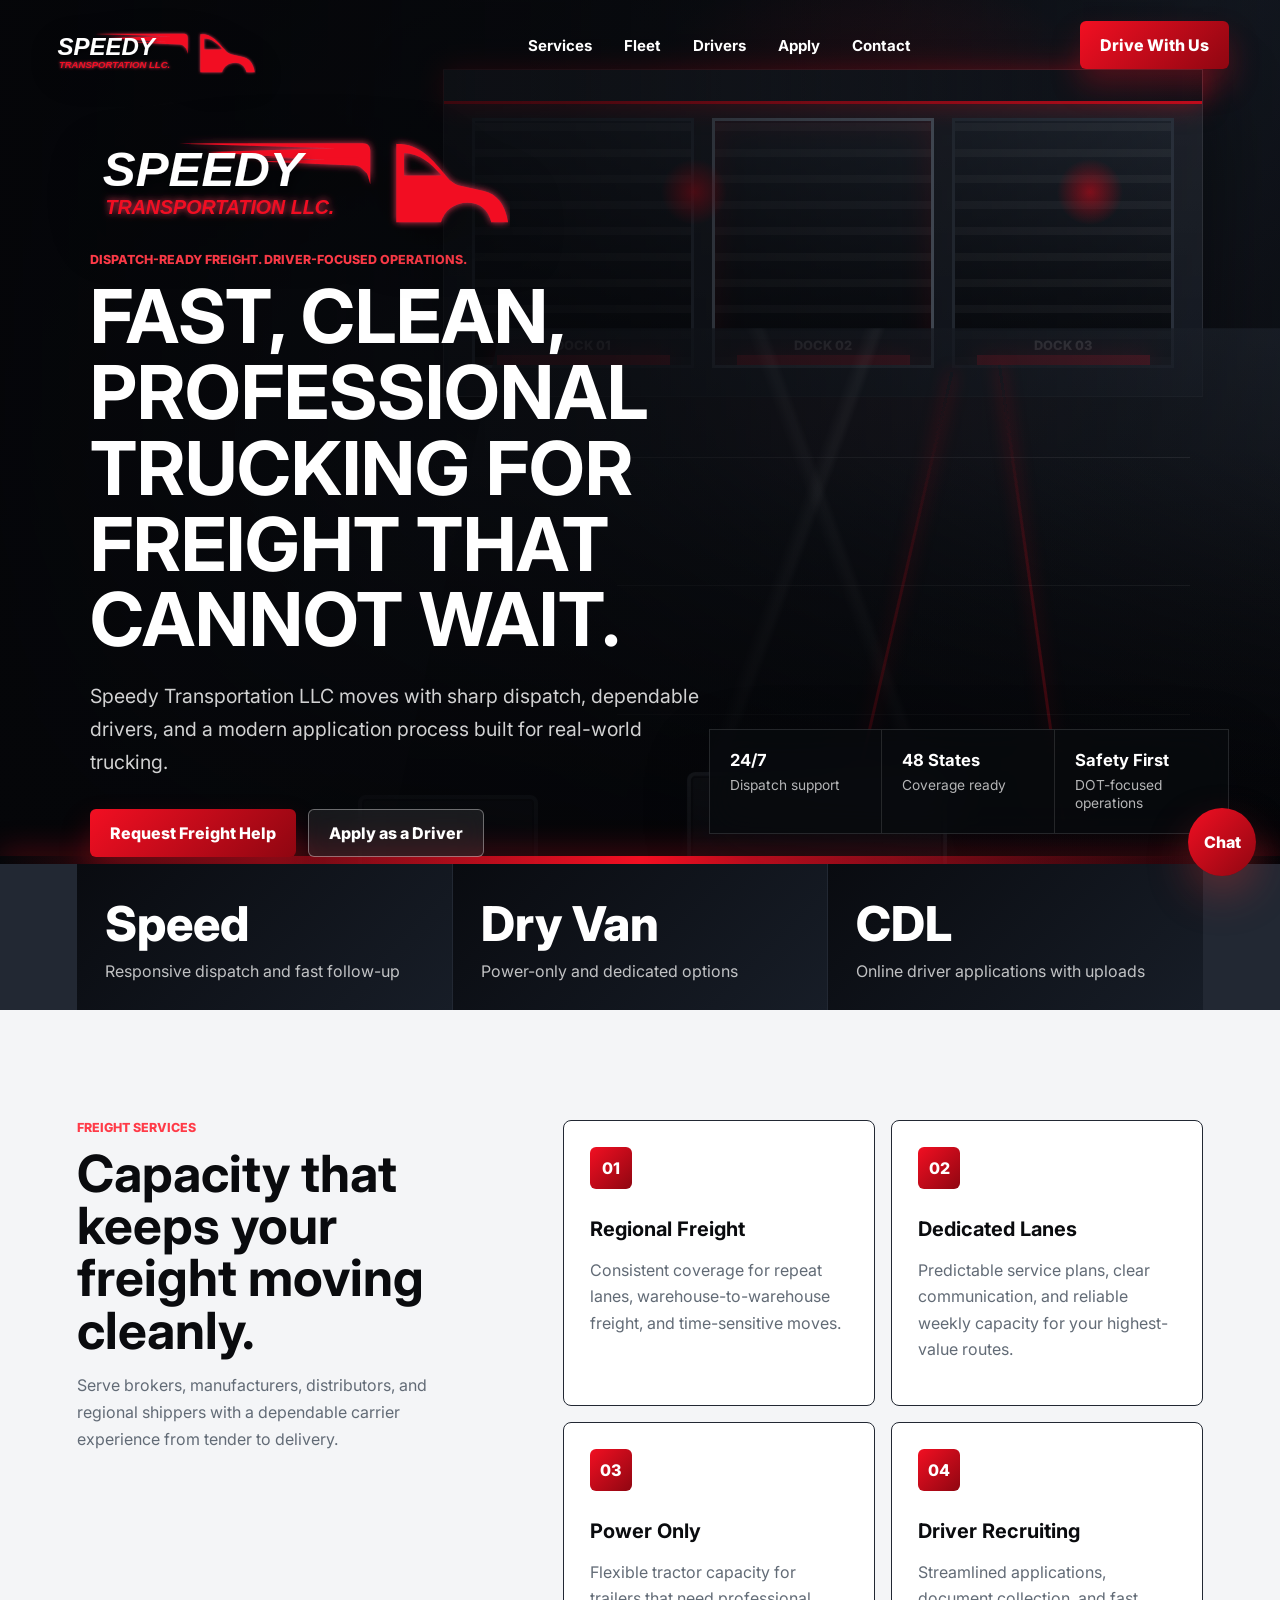
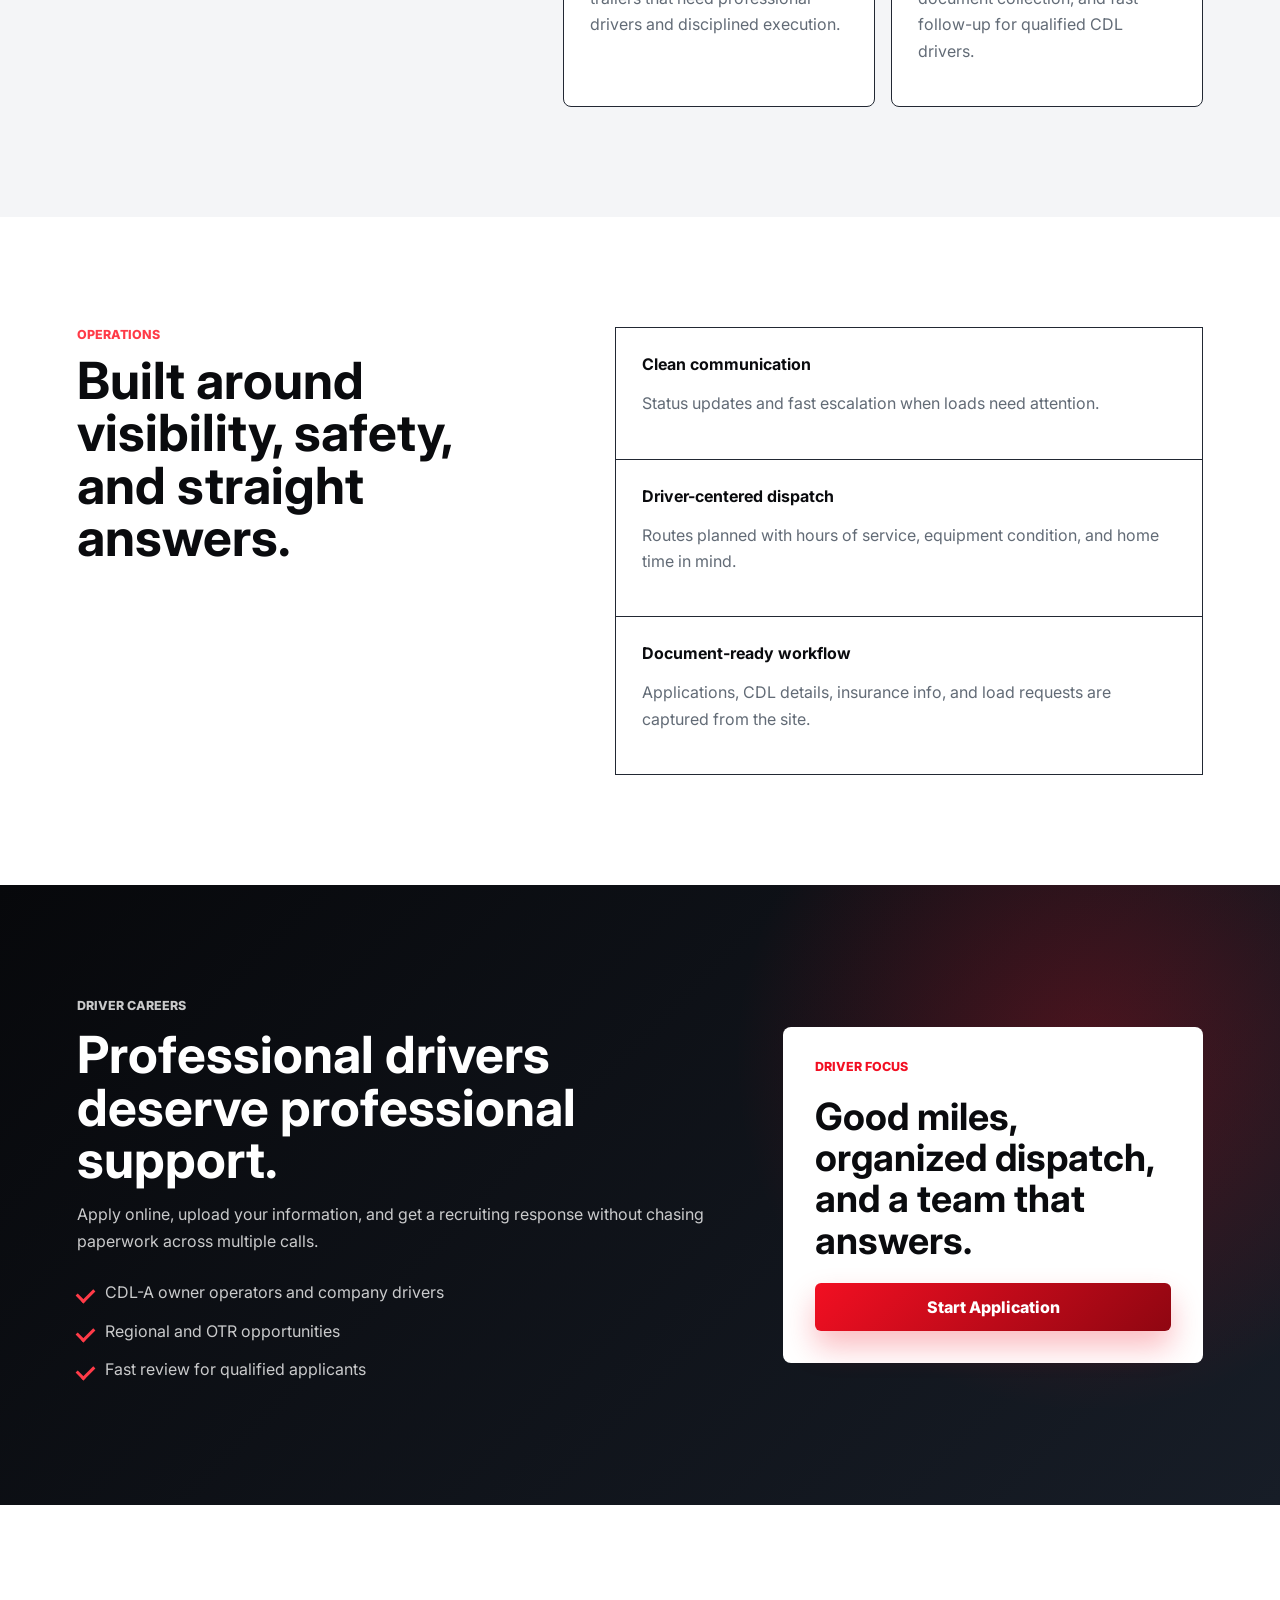
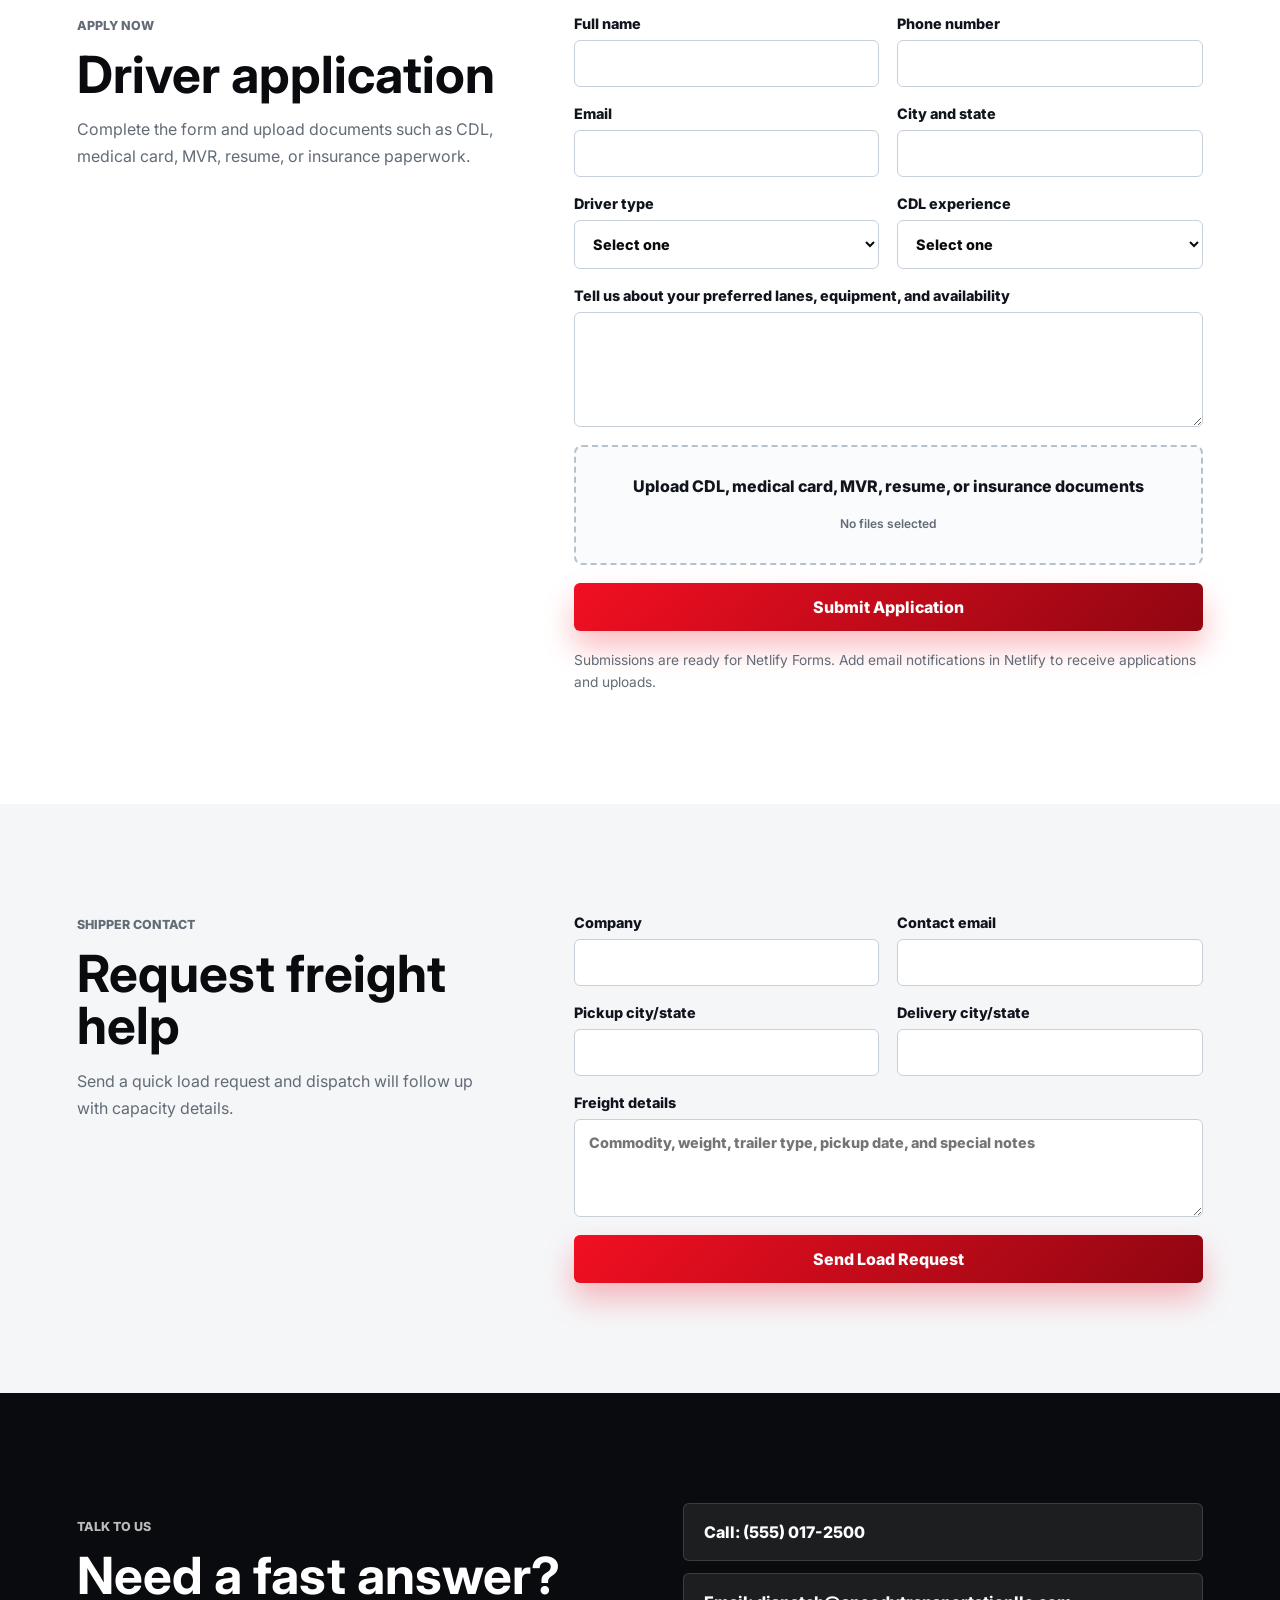
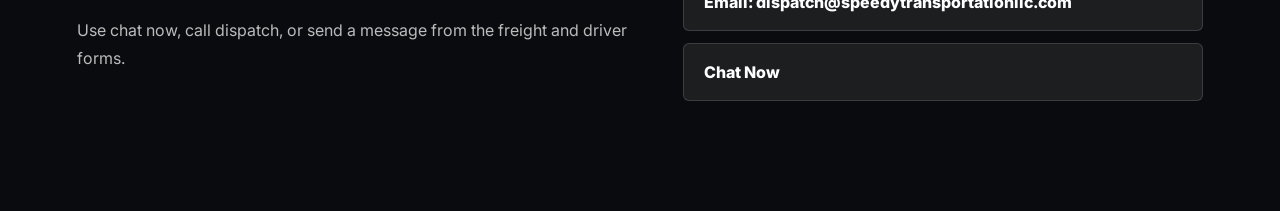
==== commit 08e5a373: "Add animated loading dock hero" ====
--- a/index.html
+++ b/index.html
@@ -13,7 +13,7 @@
   <body>
     <header class="site-header" data-header>
       <a class="brand" href="#home" aria-label="Speedy Transportation LLC home">
-        <img class="brand-logo" src="speedy-logo.png" alt="Speedy Transportation LLC">
+        <img class="brand-logo" src="speedy-logo-white.svg" alt="Speedy Transportation LLC">
       </a>
       <button class="nav-toggle" type="button" data-nav-toggle aria-expanded="false" aria-controls="site-nav">
         <span></span>
@@ -32,13 +32,50 @@
 
     <main>
       <section class="hero" id="home">
-        <video class="hero-image hero-video" autoplay muted loop playsinline poster="speedy-logo.png" aria-label="Speedy Transportation trucking video">
-          <source src="hero-video.mp4" type="video/mp4">
-        </video>
+        <div class="dock-scene" aria-label="Animated trucks backing into a loading dock">
+          <div class="dock-building">
+            <div class="dock-roof"></div>
+            <div class="dock-bay bay-left">
+              <span>Dock 01</span>
+            </div>
+            <div class="dock-bay bay-center active">
+              <span>Dock 02</span>
+            </div>
+            <div class="dock-bay bay-right">
+              <span>Dock 03</span>
+            </div>
+          </div>
+          <div class="dock-floor">
+            <span class="guide-line guide-left"></span>
+            <span class="guide-line guide-right"></span>
+            <span class="floor-stripe stripe-one"></span>
+            <span class="floor-stripe stripe-two"></span>
+            <span class="floor-stripe stripe-three"></span>
+          </div>
+          <div class="animated-truck truck-primary">
+            <div class="trailer-back">
+              <img src="speedy-logo-white.svg" alt="">
+              <span class="dock-warning">BACKING</span>
+              <span class="tail-light left"></span>
+              <span class="tail-light right"></span>
+            </div>
+            <span class="truck-shadow"></span>
+          </div>
+          <div class="animated-truck truck-secondary">
+            <div class="trailer-back">
+              <strong>SPEEDY</strong>
+              <span class="tail-light left"></span>
+              <span class="tail-light right"></span>
+            </div>
+            <span class="truck-shadow"></span>
+          </div>
+          <div class="dock-light light-one"></div>
+          <div class="dock-light light-two"></div>
+        </div>
         <div class="hero-overlay"></div>
         <div class="hero-redline" aria-hidden="true"></div>
         <div class="hero-content">
-          <img class="hero-logo" src="speedy-logo.png" alt="Speedy Transportation LLC">
+          <img class="hero-logo" src="speedy-logo-white.svg" alt="Speedy Transportation LLC">
           <p class="eyebrow">Dispatch-ready freight. Driver-focused operations.</p>
           <h1>Fast, clean, professional trucking for freight that cannot wait.</h1>
           <p class="hero-copy">Speedy Transportation LLC moves with sharp dispatch, dependable drivers, and a modern application process built for real-world trucking.</p>
--- a/styles.css
+++ b/styles.css
@@ -169,7 +169,7 @@
   background: #050609;
 }
 
-.hero-image,
+.dock-scene,
 .hero-overlay {
   position: absolute;
   inset: 0;
@@ -177,19 +177,293 @@
   height: 100%;
 }
 
-.hero-image {
-  object-fit: cover;
-}
-
-.hero-video {
-  filter: saturate(1.1) contrast(1.08) brightness(0.72);
+.dock-scene {
+  z-index: 1;
+  overflow: hidden;
+  background:
+    radial-gradient(circle at 68% 28%, rgba(242, 15, 34, 0.34), transparent 27%),
+    linear-gradient(145deg, #07080b 0%, #151a23 48%, #07080b 100%);
 }
 
 .hero-overlay {
+  z-index: 2;
   background:
-    radial-gradient(circle at 70% 38%, rgba(242, 15, 34, 0.32), transparent 28%),
-    linear-gradient(90deg, rgba(5, 6, 9, 0.94) 0%, rgba(5, 6, 9, 0.78) 44%, rgba(5, 6, 9, 0.32) 100%),
-    linear-gradient(0deg, rgba(5, 6, 9, 0.78), transparent 46%);
+    linear-gradient(90deg, rgba(5, 6, 9, 0.96) 0%, rgba(5, 6, 9, 0.72) 44%, rgba(5, 6, 9, 0.16) 100%),
+    linear-gradient(0deg, rgba(5, 6, 9, 0.84), transparent 48%);
+}
+
+.dock-building {
+  position: absolute;
+  top: 8%;
+  right: clamp(18px, 6vw, 96px);
+  width: min(760px, 60vw);
+  height: 38%;
+  display: grid;
+  grid-template-columns: repeat(3, 1fr);
+  gap: 18px;
+  padding: 48px 28px 28px;
+  background:
+    linear-gradient(180deg, rgba(255, 255, 255, 0.08), rgba(255, 255, 255, 0.02)),
+    #141923;
+  border: 1px solid rgba(255, 255, 255, 0.1);
+  box-shadow: 0 30px 80px rgba(0, 0, 0, 0.45);
+}
+
+.dock-roof {
+  position: absolute;
+  inset: 0 0 auto 0;
+  height: 34px;
+  background: linear-gradient(90deg, #2a303b, #10141c);
+  border-bottom: 3px solid var(--red);
+  box-shadow: 0 0 26px rgba(242, 15, 34, 0.52);
+}
+
+.dock-bay {
+  position: relative;
+  display: grid;
+  place-items: end center;
+  padding-bottom: 12px;
+  overflow: hidden;
+  background:
+    repeating-linear-gradient(0deg, rgba(255, 255, 255, 0.06) 0 8px, transparent 8px 26px),
+    linear-gradient(180deg, #242b36, #07090d);
+  border: 3px solid #343c49;
+  color: rgba(255, 255, 255, 0.68);
+  font-size: 0.8rem;
+  font-weight: 800;
+  text-transform: uppercase;
+}
+
+.dock-bay::after {
+  content: "";
+  position: absolute;
+  inset: auto 10% 0;
+  height: 10px;
+  background: var(--red);
+  box-shadow: 0 0 20px rgba(242, 15, 34, 0.78);
+}
+
+.dock-bay.active {
+  border-color: #6a7484;
+  box-shadow: inset 0 0 30px rgba(242, 15, 34, 0.18);
+}
+
+.dock-floor {
+  position: absolute;
+  right: 0;
+  bottom: 0;
+  width: min(900px, 70vw);
+  height: 62%;
+  background:
+    linear-gradient(110deg, transparent 0 44%, rgba(255, 255, 255, 0.07) 45% 45.4%, transparent 46%),
+    linear-gradient(70deg, transparent 0 51%, rgba(255, 255, 255, 0.06) 52% 52.4%, transparent 53%),
+    linear-gradient(180deg, rgba(32, 38, 48, 0.75), rgba(5, 6, 9, 0.96));
+  clip-path: polygon(13% 0, 100% 0, 100% 100%, 0 100%);
+}
+
+.guide-line {
+  position: absolute;
+  bottom: 8%;
+  width: 3px;
+  height: 86%;
+  background: linear-gradient(180deg, rgba(242, 15, 34, 0), rgba(242, 15, 34, 0.95));
+  transform-origin: bottom;
+  box-shadow: 0 0 16px rgba(242, 15, 34, 0.7);
+}
+
+.guide-left {
+  right: 48%;
+  transform: rotate(13deg);
+}
+
+.guide-right {
+  right: 24%;
+  transform: rotate(-8deg);
+}
+
+.floor-stripe {
+  position: absolute;
+  left: 26%;
+  right: 10%;
+  height: 1px;
+  background: rgba(255, 255, 255, 0.1);
+}
+
+.stripe-one {
+  top: 24%;
+}
+
+.stripe-two {
+  top: 48%;
+}
+
+.stripe-three {
+  top: 72%;
+}
+
+.animated-truck {
+  position: absolute;
+  z-index: 2;
+  width: min(260px, 22vw);
+  aspect-ratio: 1 / 1.15;
+  will-change: transform, opacity;
+}
+
+.truck-primary {
+  right: 26%;
+  bottom: -24%;
+  animation: backIntoDock 7.5s cubic-bezier(0.38, 0, 0.18, 1) infinite;
+}
+
+.truck-secondary {
+  right: 58%;
+  bottom: -16%;
+  width: min(180px, 16vw);
+  opacity: 0.72;
+  animation: sideDock 9s cubic-bezier(0.38, 0, 0.18, 1) infinite 1.2s;
+}
+
+.trailer-back {
+  position: relative;
+  height: 78%;
+  display: grid;
+  place-items: center;
+  padding: 20px;
+  background:
+    linear-gradient(180deg, rgba(255, 255, 255, 0.16), rgba(255, 255, 255, 0.04)),
+    #1a1f29;
+  border: 4px solid #727b89;
+  border-radius: 8px 8px 4px 4px;
+  box-shadow:
+    inset 0 0 0 2px rgba(0, 0, 0, 0.45),
+    0 24px 60px rgba(0, 0, 0, 0.42);
+}
+
+.trailer-back img {
+  width: 82%;
+  height: auto;
+}
+
+.trailer-back strong {
+  color: #fff;
+  font-size: clamp(1.2rem, 2.4vw, 2rem);
+  font-style: italic;
+  text-transform: uppercase;
+}
+
+.dock-warning {
+  position: absolute;
+  left: 50%;
+  bottom: 18px;
+  transform: translateX(-50%);
+  color: var(--red);
+  font-size: 0.72rem;
+  font-weight: 900;
+}
+
+.tail-light {
+  position: absolute;
+  bottom: 16px;
+  width: 14px;
+  height: 26px;
+  background: var(--red);
+  box-shadow: 0 0 18px rgba(242, 15, 34, 0.9);
+  animation: tailPulse 1.2s ease-in-out infinite;
+}
+
+.tail-light.left {
+  left: 18px;
+}
+
+.tail-light.right {
+  right: 18px;
+}
+
+.truck-shadow {
+  position: absolute;
+  left: 7%;
+  right: 7%;
+  bottom: 11%;
+  height: 18px;
+  background: rgba(0, 0, 0, 0.55);
+  filter: blur(10px);
+  border-radius: 50%;
+}
+
+.dock-light {
+  position: absolute;
+  top: 18%;
+  width: 72px;
+  height: 72px;
+  border-radius: 50%;
+  background: radial-gradient(circle, rgba(242, 15, 34, 0.72), transparent 65%);
+  animation: lightSweep 3.8s ease-in-out infinite;
+}
+
+.light-one {
+  right: 43%;
+}
+
+.light-two {
+  right: 12%;
+  animation-delay: 1.4s;
+}
+
+@keyframes backIntoDock {
+  0% {
+    transform: translate3d(28%, 18%, 0) scale(1.18);
+    opacity: 0;
+  }
+  12% {
+    opacity: 1;
+  }
+  58% {
+    transform: translate3d(-10%, -76%, 0) scale(0.66);
+    opacity: 1;
+  }
+  76% {
+    transform: translate3d(-10%, -76%, 0) scale(0.66);
+    opacity: 1;
+  }
+  100% {
+    transform: translate3d(28%, 18%, 0) scale(1.18);
+    opacity: 0;
+  }
+}
+
+@keyframes sideDock {
+  0% {
+    transform: translate3d(30%, 16%, 0) scale(1);
+    opacity: 0;
+  }
+  18% {
+    opacity: 0.72;
+  }
+  62% {
+    transform: translate3d(4%, -62%, 0) scale(0.58);
+    opacity: 0.72;
+  }
+  80% {
+    transform: translate3d(4%, -62%, 0) scale(0.58);
+    opacity: 0.72;
+  }
+  100% {
+    transform: translate3d(30%, 16%, 0) scale(1);
+    opacity: 0;
+  }
+}
+
+@keyframes tailPulse {
+  50% {
+    opacity: 0.42;
+  }
+}
+
+@keyframes lightSweep {
+  50% {
+    transform: translateY(10px) scale(1.18);
+    opacity: 0.52;
+  }
 }
 
 .hero-redline {
@@ -770,6 +1044,33 @@
     align-items: flex-start;
   }
 
+  .dock-building {
+    top: 43%;
+    right: 18px;
+    left: 18px;
+    width: auto;
+    height: 24%;
+    gap: 10px;
+    padding: 40px 14px 16px;
+  }
+
+  .dock-floor {
+    width: 100%;
+    height: 56%;
+  }
+
+  .animated-truck {
+    width: 190px;
+  }
+
+  .truck-primary {
+    right: 30%;
+  }
+
+  .truck-secondary {
+    display: none;
+  }
+
   .hero-content {
     margin: 0;
     width: 100%;
